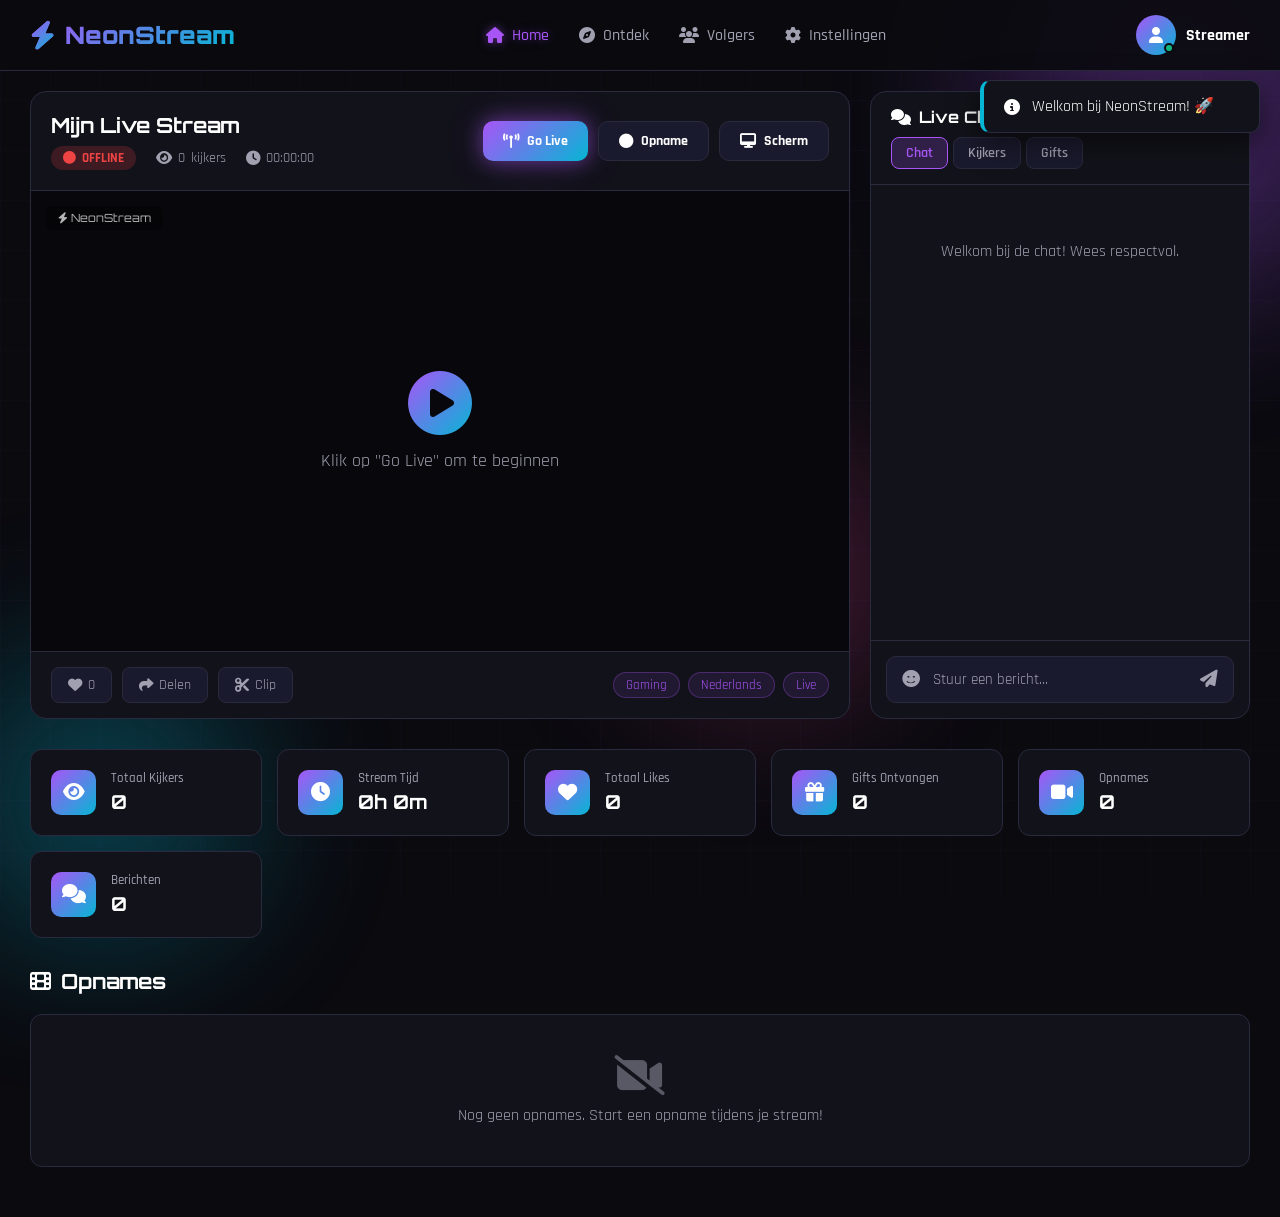
==== index.html @ 97c35a1a "Initial commit: NeonStream live streaming platform Modern neon-themed streaming website with camera/" ====
<!DOCTYPE html>
<html lang="nl">
<head>
    <meta charset="UTF-8">
    <meta name="viewport" content="width=device-width, initial-scale=1.0">
    <title>NeonStream - Live Streaming Platform</title>
    <link rel="stylesheet" href="style.css">
    <link href="https://fonts.googleapis.com/css2?family=Orbitron:wght@400;700;900&family=Rajdhani:wght@300;400;500;700&display=swap" rel="stylesheet">
    <link rel="stylesheet" href="https://cdnjs.cloudflare.com/ajax/libs/font-awesome/6.4.0/css/all.min.css">
</head>
<body>
    <div class="bg-animation">
        <div class="grid-lines"></div>
        <div class="floating-orb orb-1"></div>
        <div class="floating-orb orb-2"></div>
        <div class="floating-orb orb-3"></div>
    </div>

    <nav class="navbar">
        <div class="nav-brand">
            <i class="fas fa-bolt"></i>
            <span>NeonStream</span>
        </div>
        <div class="nav-links">
            <a href="#" class="active"><i class="fas fa-home"></i> Home</a>
            <a href="#"><i class="fas fa-compass"></i> Ontdek</a>
            <a href="#"><i class="fas fa-users"></i> Volgers</a>
            <a href="#"><i class="fas fa-cog"></i> Instellingen</a>
        </div>
        <div class="nav-user">
            <div class="user-avatar">
                <i class="fas fa-user"></i>
                <span class="online-dot"></span>
            </div>
            <span class="username">Streamer</span>
        </div>
    </nav>

    <main class="main-content">
        <div class="stream-section">
            <div class="stream-container">
                <div class="stream-header">
                    <div class="stream-info">
                        <h1 class="stream-title" id="streamTitle">Mijn Live Stream</h1>
                        <div class="stream-meta">
                            <span class="live-badge" id="liveBadge"><i class="fas fa-circle"></i> OFFLINE</span>
                            <span class="viewer-count"><i class="fas fa-eye"></i> <span id="viewerCount">0</span> kijkers</span>
                            <span class="stream-duration"><i class="fas fa-clock"></i> <span id="streamDuration">00:00:00</span></span>
                        </div>
                    </div>
                    <div class="stream-controls">
                        <button class="btn btn-go-live" id="goLiveBtn" onclick="toggleStream()">
                            <i class="fas fa-broadcast-tower"></i> Go Live
                        </button>
                        <button class="btn btn-record" id="recordBtn" onclick="toggleRecording()">
                            <i class="fas fa-circle"></i> Opname
                        </button>
                        <button class="btn btn-screen" onclick="shareScreen()">
                            <i class="fas fa-desktop"></i> Scherm
                        </button>
                    </div>
                </div>

                <div class="video-wrapper">
                    <video id="streamVideo" autoplay muted playsinline></video>
                    <div class="video-overlay" id="videoOverlay">
                        <div class="overlay-content">
                            <i class="fas fa-play-circle"></i>
                            <p>Klik op "Go Live" om te beginnen</p>
                        </div>
                    </div>
                    <div class="stream-watermark">
                        <i class="fas fa-bolt"></i> NeonStream
                    </div>
                    <div class="recording-indicator" id="recordingIndicator">
                        <i class="fas fa-circle"></i> REC
                    </div>
                </div>

                <div class="stream-actions">
                    <div class="action-group">
                        <button class="action-btn" onclick="likeStream()">
                            <i class="fas fa-heart"></i>
                            <span id="likeCount">0</span>
                        </button>
                        <button class="action-btn" onclick="shareStream()">
                            <i class="fas fa-share"></i>
                            Delen
                        </button>
                        <button class="action-btn" onclick="clipStream()">
                            <i class="fas fa-cut"></i>
                            Clip
                        </button>
                    </div>
                    <div class="stream-tags">
                        <span class="tag">Gaming</span>
                        <span class="tag">Nederlands</span>
                        <span class="tag">Live</span>
                    </div>
                </div>
            </div>

            <aside class="chat-section">
                <div class="chat-header">
                    <h3><i class="fas fa-comments"></i> Live Chat</h3>
                    <div class="chat-tabs">
                        <button class="chat-tab active" onclick="switchTab('chat')">Chat</button>
                        <button class="chat-tab" onclick="switchTab('viewers')">Kijkers</button>
                        <button class="chat-tab" onclick="switchTab('gifts')">Gifts</button>
                    </div>
                </div>

                <div class="chat-content" id="chatContent">
                    <div class="chat-messages" id="chatMessages">
                        <div class="chat-welcome">
                            <i class="fas fa-sparkles"></i>
                            <p>Welkom bij de chat! Wees respectvol.</p>
                        </div>
                    </div>
                </div>

                <div class="viewers-content hidden" id="viewersContent">
                    <div class="viewers-list" id="viewersList">
                        <div class="viewer-item">
                            <div class="viewer-avatar" style="background: var(--neon-purple);">
                                <i class="fas fa-crown"></i>
                            </div>
                            <span>Streamer (Jij)</span>
                            <span class="viewer-badge mod">MOD</span>
                        </div>
                    </div>
                </div>

                <div class="gifts-content hidden" id="giftsContent">
                    <div class="gifts-grid">
                        <div class="gift-item" onclick="sendGift('heart', 10)">
                            <div class="gift-icon">❤️</div>
                            <span>Hart</span>
                            <span class="gift-price">10</span>
                        </div>
                        <div class="gift-item" onclick="sendGift('star', 50)">
                            <div class="gift-icon">⭐</div>
                            <span>Ster</span>
                            <span class="gift-price">50</span>
                        </div>
                        <div class="gift-item" onclick="sendGift('diamond', 100)">
                            <div class="gift-icon">💎</div>
                            <span>Diamant</span>
                            <span class="gift-price">100</span>
                        </div>
                        <div class="gift-item" onclick="sendGift('rocket', 200)">
                            <div class="gift-icon">🚀</div>
                            <span>Raket</span>
                            <span class="gift-price">200</span>
                        </div>
                        <div class="gift-item" onclick="sendGift('crown', 500)">
                            <div class="gift-icon">👑</div>
                            <span>Kroon</span>
                            <span class="gift-price">500</span>
                        </div>
                        <div class="gift-item" onclick="sendGift('fire', 1000)">
                            <div class="gift-icon">🔥</div>
                            <span>Vuur</span>
                            <span class="gift-price">1000</span>
                        </div>
                    </div>
                    <div class="gift-balance">
                        <i class="fas fa-coins"></i> Saldo: <span id="giftBalance">5000</span> coins
                    </div>
                </div>

                <div class="chat-input-area">
                    <div class="chat-input-wrapper">
                        <button class="emoji-btn" onclick="toggleEmoji()">
                            <i class="fas fa-smile"></i>
                        </button>
                        <input type="text" id="chatInput" placeholder="Stuur een bericht..." onkeypress="handleChatKey(event)">
                        <button class="send-btn" onclick="sendMessage()">
                            <i class="fas fa-paper-plane"></i>
                        </button>
                    </div>
                </div>
            </aside>
        </div>

        <section class="stats-section">
            <div class="stat-card">
                <div class="stat-icon"><i class="fas fa-eye"></i></div>
                <div class="stat-info">
                    <h4>Totaal Kijkers</h4>
                    <span class="stat-value" id="totalViewers">0</span>
                </div>
            </div>
            <div class="stat-card">
                <div class="stat-icon"><i class="fas fa-clock"></i></div>
                <div class="stat-info">
                    <h4>Stream Tijd</h4>
                    <span class="stat-value" id="totalTime">0h 0m</span>
                </div>
            </div>
            <div class="stat-card">
                <div class="stat-icon"><i class="fas fa-heart"></i></div>
                <div class="stat-info">
                    <h4>Totaal Likes</h4>
                    <span class="stat-value" id="totalLikes">0</span>
                </div>
            </div>
            <div class="stat-card">
                <div class="stat-icon"><i class="fas fa-gift"></i></div>
                <div class="stat-info">
                    <h4>Gifts Ontvangen</h4>
                    <span class="stat-value" id="totalGifts">0</span>
                </div>
            </div>
            <div class="stat-card">
                <div class="stat-icon"><i class="fas fa-video"></i></div>
                <div class="stat-info">
                    <h4>Opnames</h4>
                    <span class="stat-value" id="totalRecordings">0</span>
                </div>
            </div>
            <div class="stat-card">
                <div class="stat-icon"><i class="fas fa-comments"></i></div>
                <div class="stat-info">
                    <h4>Berichten</h4>
                    <span class="stat-value" id="totalMessages">0</span>
                </div>
            </div>
        </section>

        <section class="recordings-section">
            <h2><i class="fas fa-film"></i> Opnames</h2>
            <div class="recordings-grid" id="recordingsGrid">
                <div class="no-recordings">
                    <i class="fas fa-video-slash"></i>
                    <p>Nog geen opnames. Start een opname tijdens je stream!</p>
                </div>
            </div>
        </section>
    </main>

    <div class="emoji-picker hidden" id="emojiPicker">
        <div class="emoji-grid">
            <span onclick="addEmoji('😀')">😀</span>
            <span onclick="addEmoji('😂')">😂</span>
            <span onclick="addEmoji('🥰')">🥰</span>
            <span onclick="addEmoji('😎')">😎</span>
            <span onclick="addEmoji('🔥')">🔥</span>
            <span onclick="addEmoji('💯')">💯</span>
            <span onclick="addEmoji('👑')">👑</span>
            <span onclick="addEmoji('⭐')">⭐</span>
            <span onclick="addEmoji('💎')">💎</span>
            <span onclick="addEmoji('🎮')">🎮</span>
            <span onclick="addEmoji('🎯')">🎯</span>
            <span onclick="addEmoji('🏆')">🏆</span>
            <span onclick="addEmoji('❤️')">❤️</span>
            <span onclick="addEmoji('💜')">💜</span>
            <span onclick="addEmoji('💙')">💙</span>
            <span onclick="addEmoji('🤟')">🤟</span>
            <span onclick="addEmoji('👏')">👏</span>
            <span onclick="addEmoji('🎉')">🎉</span>
            <span onclick="addEmoji('😱')">😱</span>
            <span onclick="addEmoji('🤯')">🤯</span>
        </div>
    </div>

    <div class="gift-animation" id="giftAnimation"></div>

    <div class="notification-container" id="notifications"></div>

    <script src="app.js"></script>
</body>
</html>
---- style.css ----
:root {
    --neon-purple: #a855f7;
    --neon-blue: #06b6d4;
    --neon-pink: #ec4899;
    --neon-green: #10b981;
    --neon-orange: #f97316;
    --dark-bg: #0a0a0f;
    --dark-card: #12121a;
    --dark-surface: #1a1a2e;
    --dark-border: #2a2a3e;
    --text-primary: #ffffff;
    --text-secondary: #a0a0b0;
    --gradient-1: linear-gradient(135deg, #a855f7, #06b6d4);
    --gradient-2: linear-gradient(135deg, #ec4899, #a855f7);
    --gradient-3: linear-gradient(135deg, #06b6d4, #10b981);
    --glow-purple: 0 0 20px rgba(168, 85, 247, 0.5), 0 0 40px rgba(168, 85, 247, 0.2);
    --glow-blue: 0 0 20px rgba(6, 182, 212, 0.5), 0 0 40px rgba(6, 182, 212, 0.2);
    --glow-pink: 0 0 20px rgba(236, 72, 153, 0.5), 0 0 40px rgba(236, 72, 153, 0.2);
}

* {
    margin: 0;
    padding: 0;
    box-sizing: border-box;
}

body {
    font-family: 'Rajdhani', sans-serif;
    background: var(--dark-bg);
    color: var(--text-primary);
    min-height: 100vh;
    overflow-x: hidden;
}

.bg-animation {
    position: fixed;
    top: 0;
    left: 0;
    width: 100%;
    height: 100%;
    z-index: 0;
    pointer-events: none;
}

.grid-lines {
    position: absolute;
    width: 100%;
    height: 100%;
    background-image:
        linear-gradient(rgba(168, 85, 247, 0.03) 1px, transparent 1px),
        linear-gradient(90deg, rgba(168, 85, 247, 0.03) 1px, transparent 1px);
    background-size: 50px 50px;
    animation: gridMove 20s linear infinite;
}

@keyframes gridMove {
    0% { transform: translate(0, 0); }
    100% { transform: translate(50px, 50px); }
}

.floating-orb {
    position: absolute;
    border-radius: 50%;
    filter: blur(80px);
    opacity: 0.3;
    animation: float 15s ease-in-out infinite;
}

.orb-1 {
    width: 400px;
    height: 400px;
    background: var(--neon-purple);
    top: -100px;
    right: -100px;
    animation-delay: 0s;
}

.orb-2 {
    width: 300px;
    height: 300px;
    background: var(--neon-blue);
    bottom: -50px;
    left: -50px;
    animation-delay: -5s;
}

.orb-3 {
    width: 250px;
    height: 250px;
    background: var(--neon-pink);
    top: 50%;
    left: 50%;
    animation-delay: -10s;
}

@keyframes float {
    0%, 100% { transform: translate(0, 0) scale(1); }
    25% { transform: translate(30px, -30px) scale(1.1); }
    50% { transform: translate(-20px, 20px) scale(0.9); }
    75% { transform: translate(20px, 10px) scale(1.05); }
}

/* Navbar */
.navbar {
    position: sticky;
    top: 0;
    z-index: 100;
    display: flex;
    align-items: center;
    justify-content: space-between;
    padding: 15px 30px;
    background: rgba(10, 10, 15, 0.9);
    backdrop-filter: blur(20px);
    border-bottom: 1px solid var(--dark-border);
}

.nav-brand {
    display: flex;
    align-items: center;
    gap: 10px;
    font-family: 'Orbitron', sans-serif;
    font-size: 1.5rem;
    font-weight: 900;
    background: var(--gradient-1);
    -webkit-background-clip: text;
    -webkit-text-fill-color: transparent;
    text-shadow: none;
}

.nav-brand i {
    background: var(--gradient-1);
    -webkit-background-clip: text;
    -webkit-text-fill-color: transparent;
    font-size: 1.8rem;
}

.nav-links {
    display: flex;
    gap: 30px;
}

.nav-links a {
    color: var(--text-secondary);
    text-decoration: none;
    font-size: 1rem;
    font-weight: 500;
    transition: all 0.3s ease;
    display: flex;
    align-items: center;
    gap: 8px;
}

.nav-links a:hover,
.nav-links a.active {
    color: var(--neon-purple);
    text-shadow: 0 0 10px rgba(168, 85, 247, 0.5);
}

.nav-user {
    display: flex;
    align-items: center;
    gap: 10px;
}

.user-avatar {
    width: 40px;
    height: 40px;
    border-radius: 50%;
    background: var(--gradient-1);
    display: flex;
    align-items: center;
    justify-content: center;
    position: relative;
}

.online-dot {
    position: absolute;
    bottom: 2px;
    right: 2px;
    width: 10px;
    height: 10px;
    background: var(--neon-green);
    border-radius: 50%;
    border: 2px solid var(--dark-bg);
}

.username {
    font-weight: 700;
    font-size: 1rem;
}

/* Main Content */
.main-content {
    position: relative;
    z-index: 1;
    padding: 20px 30px;
    max-width: 1600px;
    margin: 0 auto;
}

/* Stream Section */
.stream-section {
    display: grid;
    grid-template-columns: 1fr 380px;
    gap: 20px;
    margin-bottom: 30px;
}

.stream-container {
    background: var(--dark-card);
    border-radius: 16px;
    border: 1px solid var(--dark-border);
    overflow: hidden;
}

.stream-header {
    display: flex;
    justify-content: space-between;
    align-items: center;
    padding: 20px;
    border-bottom: 1px solid var(--dark-border);
}

.stream-title {
    font-family: 'Orbitron', sans-serif;
    font-size: 1.3rem;
    margin-bottom: 8px;
}

.stream-meta {
    display: flex;
    gap: 20px;
    align-items: center;
}

.live-badge {
    background: rgba(239, 68, 68, 0.2);
    color: #ef4444;
    padding: 4px 12px;
    border-radius: 20px;
    font-size: 0.8rem;
    font-weight: 700;
    display: flex;
    align-items: center;
    gap: 6px;
}

.live-badge.active {
    background: rgba(239, 68, 68, 0.3);
    color: #ff4444;
    animation: pulse 1.5s infinite;
    box-shadow: 0 0 10px rgba(239, 68, 68, 0.3);
}

@keyframes pulse {
    0%, 100% { opacity: 1; }
    50% { opacity: 0.7; }
}

.viewer-count, .stream-duration {
    color: var(--text-secondary);
    font-size: 0.9rem;
    display: flex;
    align-items: center;
    gap: 6px;
}

.stream-controls {
    display: flex;
    gap: 10px;
}

.btn {
    padding: 10px 20px;
    border: none;
    border-radius: 10px;
    font-family: 'Rajdhani', sans-serif;
    font-size: 0.9rem;
    font-weight: 700;
    cursor: pointer;
    display: flex;
    align-items: center;
    gap: 8px;
    transition: all 0.3s ease;
}

.btn-go-live {
    background: var(--gradient-1);
    color: white;
    box-shadow: var(--glow-purple);
}

.btn-go-live:hover {
    transform: translateY(-2px);
    box-shadow: 0 0 30px rgba(168, 85, 247, 0.6);
}

.btn-go-live.active {
    background: linear-gradient(135deg, #ef4444, #f97316);
    box-shadow: 0 0 20px rgba(239, 68, 68, 0.5);
}

.btn-record {
    background: var(--dark-surface);
    color: var(--text-primary);
    border: 1px solid var(--dark-border);
}

.btn-record:hover {
    border-color: var(--neon-pink);
    box-shadow: var(--glow-pink);
}

.btn-record.active {
    background: rgba(239, 68, 68, 0.2);
    color: #ef4444;
    border-color: #ef4444;
    animation: pulse 1s infinite;
}

.btn-screen {
    background: var(--dark-surface);
    color: var(--text-primary);
    border: 1px solid var(--dark-border);
}

.btn-screen:hover {
    border-color: var(--neon-blue);
    box-shadow: var(--glow-blue);
}

/* Video */
.video-wrapper {
    position: relative;
    width: 100%;
    aspect-ratio: 16/9;
    background: #000;
    overflow: hidden;
}

#streamVideo {
    width: 100%;
    height: 100%;
    object-fit: cover;
}

.video-overlay {
    position: absolute;
    top: 0;
    left: 0;
    width: 100%;
    height: 100%;
    display: flex;
    align-items: center;
    justify-content: center;
    background: rgba(10, 10, 15, 0.8);
    backdrop-filter: blur(5px);
}

.video-overlay.hidden {
    display: none;
}

.overlay-content {
    text-align: center;
}

.overlay-content i {
    font-size: 4rem;
    background: var(--gradient-1);
    -webkit-background-clip: text;
    -webkit-text-fill-color: transparent;
    margin-bottom: 15px;
}

.overlay-content p {
    color: var(--text-secondary);
    font-size: 1.1rem;
}

.stream-watermark {
    position: absolute;
    top: 15px;
    left: 15px;
    background: rgba(0, 0, 0, 0.5);
    padding: 5px 12px;
    border-radius: 6px;
    font-family: 'Orbitron', sans-serif;
    font-size: 0.7rem;
    opacity: 0.7;
}

.recording-indicator {
    position: absolute;
    top: 15px;
    right: 15px;
    background: rgba(239, 68, 68, 0.9);
    padding: 5px 12px;
    border-radius: 6px;
    font-size: 0.8rem;
    font-weight: 700;
    display: none;
    animation: pulse 1s infinite;
}

.recording-indicator.active {
    display: flex;
    align-items: center;
    gap: 6px;
}

/* Stream Actions */
.stream-actions {
    display: flex;
    justify-content: space-between;
    align-items: center;
    padding: 15px 20px;
    border-top: 1px solid var(--dark-border);
}

.action-group {
    display: flex;
    gap: 10px;
}

.action-btn {
    background: var(--dark-surface);
    border: 1px solid var(--dark-border);
    color: var(--text-secondary);
    padding: 8px 16px;
    border-radius: 8px;
    cursor: pointer;
    font-family: 'Rajdhani', sans-serif;
    font-size: 0.9rem;
    display: flex;
    align-items: center;
    gap: 6px;
    transition: all 0.3s ease;
}

.action-btn:hover {
    color: var(--neon-pink);
    border-color: var(--neon-pink);
    box-shadow: var(--glow-pink);
}

.stream-tags {
    display: flex;
    gap: 8px;
}

.tag {
    background: rgba(168, 85, 247, 0.1);
    border: 1px solid rgba(168, 85, 247, 0.3);
    color: var(--neon-purple);
    padding: 4px 12px;
    border-radius: 20px;
    font-size: 0.8rem;
}

/* Chat Section */
.chat-section {
    background: var(--dark-card);
    border-radius: 16px;
    border: 1px solid var(--dark-border);
    display: flex;
    flex-direction: column;
    height: calc(100% - 0px);
    min-height: 600px;
}

.chat-header {
    padding: 15px 20px;
    border-bottom: 1px solid var(--dark-border);
}

.chat-header h3 {
    font-family: 'Orbitron', sans-serif;
    font-size: 1rem;
    margin-bottom: 10px;
    display: flex;
    align-items: center;
    gap: 8px;
}

.chat-tabs {
    display: flex;
    gap: 5px;
}

.chat-tab {
    background: var(--dark-surface);
    border: 1px solid var(--dark-border);
    color: var(--text-secondary);
    padding: 6px 14px;
    border-radius: 8px;
    cursor: pointer;
    font-family: 'Rajdhani', sans-serif;
    font-size: 0.85rem;
    font-weight: 600;
    transition: all 0.3s ease;
}

.chat-tab:hover, .chat-tab.active {
    background: rgba(168, 85, 247, 0.2);
    border-color: var(--neon-purple);
    color: var(--neon-purple);
}

/* Chat Messages */
.chat-content, .viewers-content, .gifts-content {
    flex: 1;
    overflow-y: auto;
    padding: 15px;
}

.hidden {
    display: none !important;
}

.chat-messages {
    display: flex;
    flex-direction: column;
    gap: 10px;
}

.chat-welcome {
    text-align: center;
    padding: 20px;
    color: var(--text-secondary);
}

.chat-welcome i {
    font-size: 2rem;
    color: var(--neon-purple);
    margin-bottom: 10px;
}

.chat-message {
    display: flex;
    gap: 10px;
    padding: 8px 12px;
    border-radius: 8px;
    transition: background 0.2s ease;
    animation: slideIn 0.3s ease;
}

@keyframes slideIn {
    from { opacity: 0; transform: translateY(10px); }
    to { opacity: 1; transform: translateY(0); }
}

.chat-message:hover {
    background: rgba(255, 255, 255, 0.03);
}

.msg-avatar {
    width: 32px;
    height: 32px;
    border-radius: 50%;
    display: flex;
    align-items: center;
    justify-content: center;
    font-size: 0.8rem;
    flex-shrink: 0;
}

.msg-content {
    flex: 1;
}

.msg-username {
    font-weight: 700;
    font-size: 0.85rem;
    margin-right: 8px;
}

.msg-text {
    color: var(--text-secondary);
    font-size: 0.9rem;
    word-break: break-word;
}

.msg-time {
    color: var(--text-secondary);
    font-size: 0.7rem;
    opacity: 0.5;
}

/* Gift Message */
.gift-message {
    background: rgba(168, 85, 247, 0.1);
    border: 1px solid rgba(168, 85, 247, 0.2);
    padding: 12px;
    border-radius: 10px;
    text-align: center;
    animation: giftPop 0.5s ease;
}

@keyframes giftPop {
    0% { transform: scale(0.8); opacity: 0; }
    50% { transform: scale(1.05); }
    100% { transform: scale(1); opacity: 1; }
}

.gift-message .gift-emoji {
    font-size: 1.5rem;
}

/* Viewers List */
.viewers-list {
    display: flex;
    flex-direction: column;
    gap: 8px;
}

.viewer-item {
    display: flex;
    align-items: center;
    gap: 10px;
    padding: 10px 12px;
    border-radius: 8px;
    transition: background 0.2s ease;
}

.viewer-item:hover {
    background: rgba(255, 255, 255, 0.03);
}

.viewer-avatar {
    width: 32px;
    height: 32px;
    border-radius: 50%;
    display: flex;
    align-items: center;
    justify-content: center;
    font-size: 0.8rem;
}

.viewer-badge {
    margin-left: auto;
    padding: 2px 8px;
    border-radius: 4px;
    font-size: 0.7rem;
    font-weight: 700;
}

.viewer-badge.mod {
    background: rgba(168, 85, 247, 0.2);
    color: var(--neon-purple);
}

.viewer-badge.vip {
    background: rgba(236, 72, 153, 0.2);
    color: var(--neon-pink);
}

.viewer-badge.sub {
    background: rgba(6, 182, 212, 0.2);
    color: var(--neon-blue);
}

/* Gifts Grid */
.gifts-grid {
    display: grid;
    grid-template-columns: repeat(3, 1fr);
    gap: 10px;
    margin-bottom: 15px;
}

.gift-item {
    background: var(--dark-surface);
    border: 1px solid var(--dark-border);
    border-radius: 12px;
    padding: 15px 10px;
    text-align: center;
    cursor: pointer;
    transition: all 0.3s ease;
}

.gift-item:hover {
    border-color: var(--neon-purple);
    box-shadow: var(--glow-purple);
    transform: translateY(-3px);
}

.gift-icon {
    font-size: 1.8rem;
    margin-bottom: 5px;
}

.gift-item span {
    display: block;
    font-size: 0.8rem;
    color: var(--text-secondary);
}

.gift-price {
    color: var(--neon-orange) !important;
    font-weight: 700;
    margin-top: 4px;
}

.gift-balance {
    text-align: center;
    padding: 12px;
    background: var(--dark-surface);
    border-radius: 10px;
    color: var(--neon-orange);
    font-weight: 700;
}

/* Chat Input */
.chat-input-area {
    padding: 15px;
    border-top: 1px solid var(--dark-border);
}

.chat-input-wrapper {
    display: flex;
    align-items: center;
    gap: 8px;
    background: var(--dark-surface);
    border: 1px solid var(--dark-border);
    border-radius: 10px;
    padding: 5px 10px;
    transition: border-color 0.3s ease;
}

.chat-input-wrapper:focus-within {
    border-color: var(--neon-purple);
    box-shadow: var(--glow-purple);
}

.chat-input-wrapper input {
    flex: 1;
    background: none;
    border: none;
    color: var(--text-primary);
    font-family: 'Rajdhani', sans-serif;
    font-size: 0.95rem;
    outline: none;
    padding: 8px 0;
}

.chat-input-wrapper input::placeholder {
    color: var(--text-secondary);
}

.emoji-btn, .send-btn {
    background: none;
    border: none;
    color: var(--text-secondary);
    cursor: pointer;
    font-size: 1.1rem;
    padding: 5px;
    transition: color 0.3s ease;
}

.emoji-btn:hover {
    color: var(--neon-orange);
}

.send-btn:hover {
    color: var(--neon-purple);
}

/* Emoji Picker */
.emoji-picker {
    position: fixed;
    bottom: 100px;
    right: 50px;
    background: var(--dark-card);
    border: 1px solid var(--dark-border);
    border-radius: 12px;
    padding: 15px;
    z-index: 200;
    box-shadow: 0 10px 40px rgba(0, 0, 0, 0.5);
}

.emoji-grid {
    display: grid;
    grid-template-columns: repeat(5, 1fr);
    gap: 5px;
}

.emoji-grid span {
    font-size: 1.5rem;
    padding: 8px;
    cursor: pointer;
    border-radius: 8px;
    text-align: center;
    transition: background 0.2s ease;
}

.emoji-grid span:hover {
    background: var(--dark-surface);
}

/* Stats Section */
.stats-section {
    display: grid;
    grid-template-columns: repeat(auto-fit, minmax(200px, 1fr));
    gap: 15px;
    margin-bottom: 30px;
}

.stat-card {
    background: var(--dark-card);
    border: 1px solid var(--dark-border);
    border-radius: 12px;
    padding: 20px;
    display: flex;
    align-items: center;
    gap: 15px;
    transition: all 0.3s ease;
}

.stat-card:hover {
    border-color: var(--neon-purple);
    box-shadow: var(--glow-purple);
    transform: translateY(-3px);
}

.stat-icon {
    width: 45px;
    height: 45px;
    border-radius: 10px;
    background: var(--gradient-1);
    display: flex;
    align-items: center;
    justify-content: center;
    font-size: 1.2rem;
}

.stat-info h4 {
    color: var(--text-secondary);
    font-size: 0.8rem;
    font-weight: 500;
    margin-bottom: 4px;
}

.stat-value {
    font-family: 'Orbitron', sans-serif;
    font-size: 1.2rem;
    font-weight: 700;
}

/* Recordings Section */
.recordings-section {
    margin-bottom: 30px;
}

.recordings-section h2 {
    font-family: 'Orbitron', sans-serif;
    font-size: 1.3rem;
    margin-bottom: 20px;
    display: flex;
    align-items: center;
    gap: 10px;
}

.recordings-grid {
    display: grid;
    grid-template-columns: repeat(auto-fill, minmax(280px, 1fr));
    gap: 15px;
}

.no-recordings {
    grid-column: 1 / -1;
    text-align: center;
    padding: 40px;
    color: var(--text-secondary);
    background: var(--dark-card);
    border: 1px solid var(--dark-border);
    border-radius: 12px;
}

.no-recordings i {
    font-size: 2.5rem;
    margin-bottom: 10px;
    opacity: 0.5;
}

.recording-card {
    background: var(--dark-card);
    border: 1px solid var(--dark-border);
    border-radius: 12px;
    overflow: hidden;
    transition: all 0.3s ease;
}

.recording-card:hover {
    border-color: var(--neon-blue);
    box-shadow: var(--glow-blue);
    transform: translateY(-3px);
}

.recording-thumbnail {
    width: 100%;
    aspect-ratio: 16/9;
    background: var(--dark-surface);
    display: flex;
    align-items: center;
    justify-content: center;
    font-size: 2rem;
    color: var(--text-secondary);
}

.recording-info {
    padding: 15px;
}

.recording-info h4 {
    font-size: 0.95rem;
    margin-bottom: 5px;
}

.recording-info p {
    color: var(--text-secondary);
    font-size: 0.8rem;
}

.recording-actions {
    display: flex;
    gap: 8px;
    margin-top: 10px;
}

.recording-actions button {
    flex: 1;
    padding: 8px;
    border: 1px solid var(--dark-border);
    border-radius: 6px;
    background: var(--dark-surface);
    color: var(--text-secondary);
    cursor: pointer;
    font-family: 'Rajdhani', sans-serif;
    font-size: 0.8rem;
    transition: all 0.3s ease;
}

.recording-actions button:hover {
    border-color: var(--neon-purple);
    color: var(--neon-purple);
}

/* Gift Animation */
.gift-animation {
    position: fixed;
    top: 0;
    left: 0;
    width: 100%;
    height: 100%;
    pointer-events: none;
    z-index: 1000;
}

.gift-float {
    position: absolute;
    font-size: 2rem;
    animation: giftFloat 2s ease-out forwards;
}

@keyframes giftFloat {
    0% { opacity: 1; transform: translateY(0) scale(1); }
    100% { opacity: 0; transform: translateY(-200px) scale(1.5); }
}

/* Notifications */
.notification-container {
    position: fixed;
    top: 80px;
    right: 20px;
    z-index: 500;
    display: flex;
    flex-direction: column;
    gap: 10px;
}

.notification {
    background: var(--dark-card);
    border: 1px solid var(--dark-border);
    border-radius: 10px;
    padding: 15px 20px;
    min-width: 280px;
    box-shadow: 0 10px 30px rgba(0, 0, 0, 0.5);
    animation: notifSlide 0.3s ease;
    display: flex;
    align-items: center;
    gap: 12px;
}

@keyframes notifSlide {
    from { opacity: 0; transform: translateX(50px); }
    to { opacity: 1; transform: translateX(0); }
}

.notification.success {
    border-left: 4px solid var(--neon-green);
}

.notification.info {
    border-left: 4px solid var(--neon-blue);
}

.notification.gift {
    border-left: 4px solid var(--neon-purple);
}

/* Scrollbar */
::-webkit-scrollbar {
    width: 6px;
}

::-webkit-scrollbar-track {
    background: var(--dark-bg);
}

::-webkit-scrollbar-thumb {
    background: var(--dark-border);
    border-radius: 3px;
}

::-webkit-scrollbar-thumb:hover {
    background: var(--neon-purple);
}

/* Responsive */
@media (max-width: 1200px) {
    .stream-section {
        grid-template-columns: 1fr;
    }

    .chat-section {
        min-height: 400px;
    }
}

@media (max-width: 768px) {
    .navbar {
        padding: 10px 15px;
    }

    .nav-links {
        display: none;
    }

    .main-content {
        padding: 10px 15px;
    }

    .stream-header {
        flex-direction: column;
        gap: 15px;
    }

    .stream-controls {
        width: 100%;
        justify-content: center;
    }

    .stats-section {
        grid-template-columns: repeat(2, 1fr);
    }
}
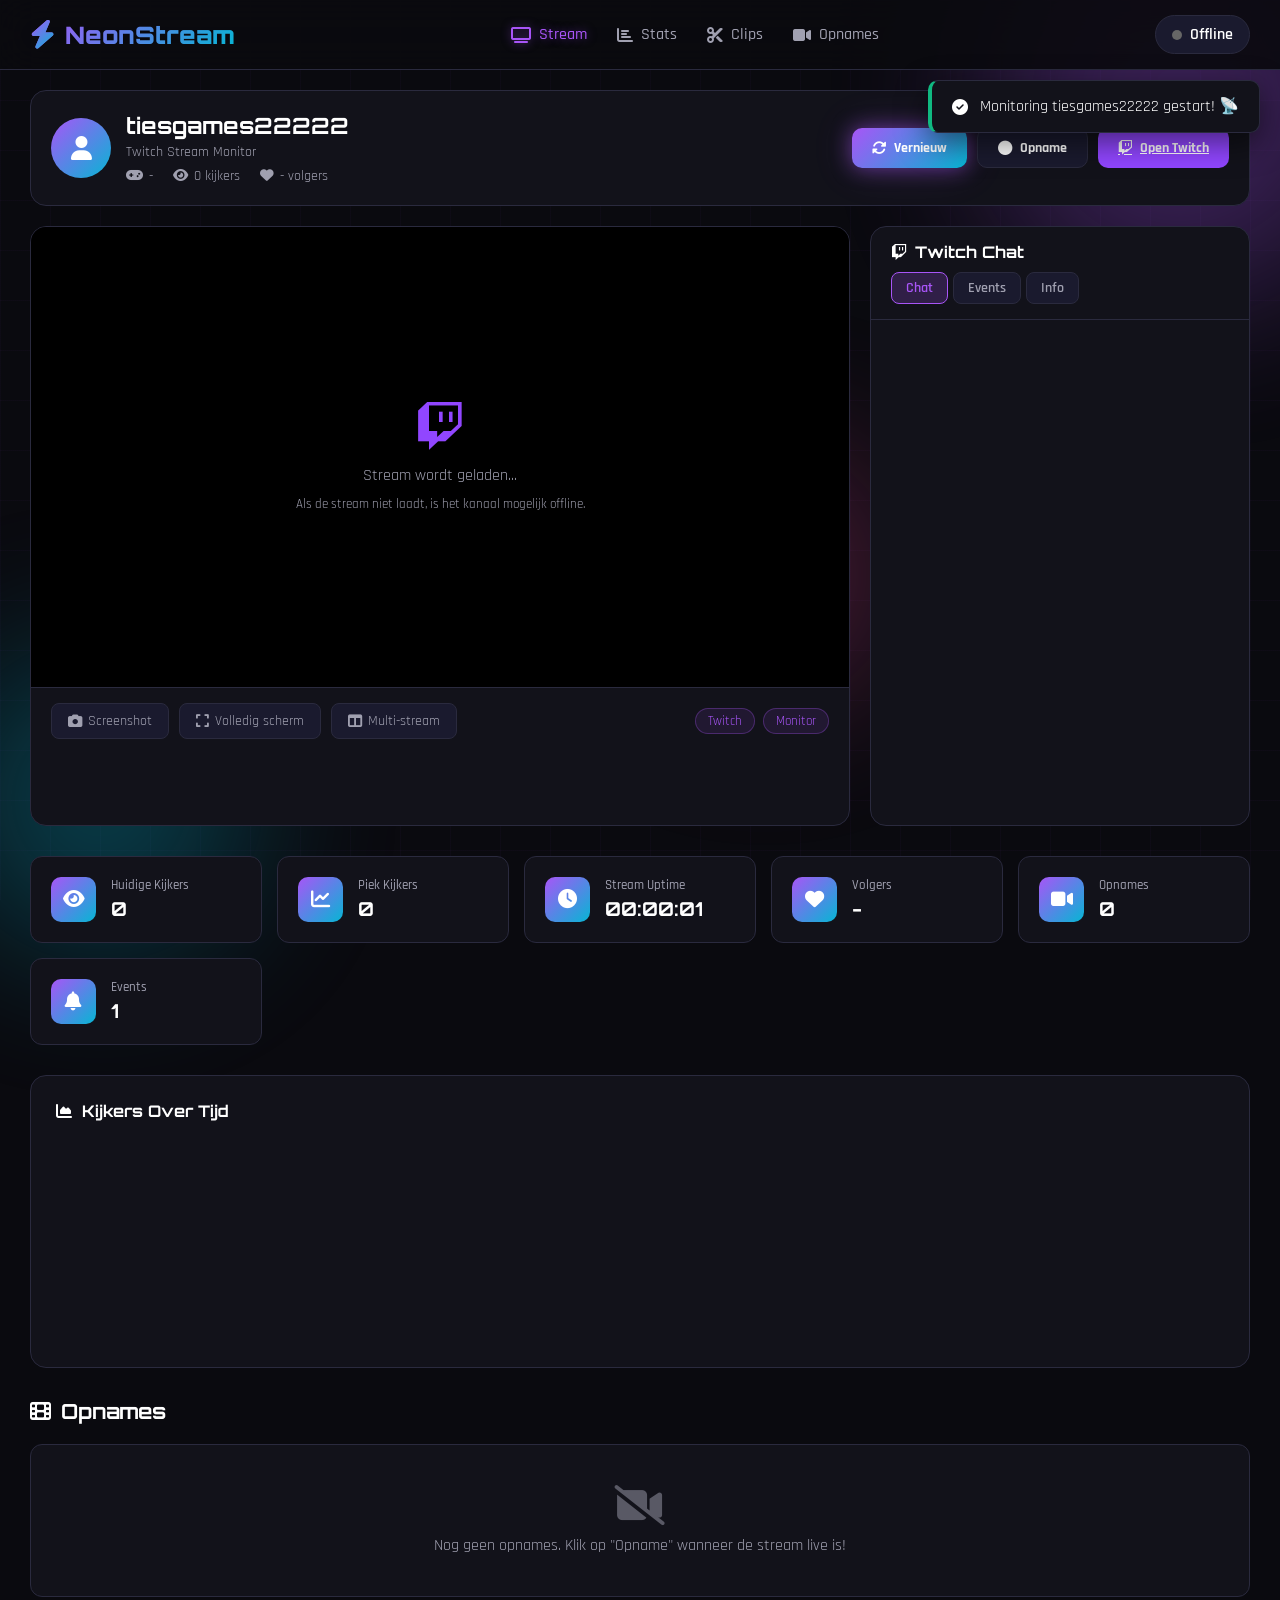
==== commit ade235f7: "Add Twitch integration for monitoring tiesgames22222 - Embedded Twitch stream player and chat - Live" ====
--- a/index.html
+++ b/index.html
@@ -3,7 +3,7 @@
 <head>
     <meta charset="UTF-8">
     <meta name="viewport" content="width=device-width, initial-scale=1.0">
-    <title>NeonStream - Live Streaming Platform</title>
+    <title>NeonStream - Twitch Monitor</title>
     <link rel="stylesheet" href="style.css">
     <link href="https://fonts.googleapis.com/css2?family=Orbitron:wght@400;700;900&family=Rajdhani:wght@300;400;500;700&display=swap" rel="stylesheet">
     <link rel="stylesheet" href="https://cdnjs.cloudflare.com/ajax/libs/font-awesome/6.4.0/css/all.min.css">
@@ -22,252 +22,205 @@
             <span>NeonStream</span>
         </div>
         <div class="nav-links">
-            <a href="#" class="active"><i class="fas fa-home"></i> Home</a>
-            <a href="#"><i class="fas fa-compass"></i> Ontdek</a>
-            <a href="#"><i class="fas fa-users"></i> Volgers</a>
-            <a href="#"><i class="fas fa-cog"></i> Instellingen</a>
+            <a href="#" class="active"><i class="fas fa-tv"></i> Stream</a>
+            <a href="#stats-section"><i class="fas fa-chart-bar"></i> Stats</a>
+            <a href="#clips-section"><i class="fas fa-cut"></i> Clips</a>
+            <a href="#recordings-section"><i class="fas fa-video"></i> Opnames</a>
         </div>
         <div class="nav-user">
-            <div class="user-avatar">
-                <i class="fas fa-user"></i>
-                <span class="online-dot"></span>
-            </div>
-            <span class="username">Streamer</span>
+            <div class="stream-status" id="streamStatus">
+                <span class="status-dot offline"></span>
+                <span>Offline</span>
+            </div>
         </div>
     </nav>
 
     <main class="main-content">
+        <!-- Channel Header -->
+        <div class="channel-header">
+            <div class="channel-info">
+                <div class="channel-avatar" id="channelAvatar">
+                    <i class="fas fa-user"></i>
+                </div>
+                <div class="channel-details">
+                    <h1 class="channel-name">tiesgames22222</h1>
+                    <p class="channel-title" id="channelTitle">Twitch Stream Monitor</p>
+                    <div class="channel-meta">
+                        <span id="channelGame"><i class="fas fa-gamepad"></i> -</span>
+                        <span id="channelViewers"><i class="fas fa-eye"></i> 0 kijkers</span>
+                        <span id="channelFollowers"><i class="fas fa-heart"></i> - volgers</span>
+                    </div>
+                </div>
+            </div>
+            <div class="channel-actions">
+                <button class="btn btn-primary" onclick="refreshData()">
+                    <i class="fas fa-sync-alt"></i> Vernieuw
+                </button>
+                <button class="btn btn-record" id="recordBtn" onclick="toggleRecording()">
+                    <i class="fas fa-circle"></i> Opname
+                </button>
+                <a href="https://twitch.tv/tiesgames22222" target="_blank" class="btn btn-twitch">
+                    <i class="fab fa-twitch"></i> Open Twitch
+                </a>
+            </div>
+        </div>
+
+        <!-- Stream + Chat -->
         <div class="stream-section">
             <div class="stream-container">
-                <div class="stream-header">
-                    <div class="stream-info">
-                        <h1 class="stream-title" id="streamTitle">Mijn Live Stream</h1>
-                        <div class="stream-meta">
-                            <span class="live-badge" id="liveBadge"><i class="fas fa-circle"></i> OFFLINE</span>
-                            <span class="viewer-count"><i class="fas fa-eye"></i> <span id="viewerCount">0</span> kijkers</span>
-                            <span class="stream-duration"><i class="fas fa-clock"></i> <span id="streamDuration">00:00:00</span></span>
-                        </div>
-                    </div>
-                    <div class="stream-controls">
-                        <button class="btn btn-go-live" id="goLiveBtn" onclick="toggleStream()">
-                            <i class="fas fa-broadcast-tower"></i> Go Live
-                        </button>
-                        <button class="btn btn-record" id="recordBtn" onclick="toggleRecording()">
-                            <i class="fas fa-circle"></i> Opname
-                        </button>
-                        <button class="btn btn-screen" onclick="shareScreen()">
-                            <i class="fas fa-desktop"></i> Scherm
-                        </button>
-                    </div>
-                </div>
-
                 <div class="video-wrapper">
-                    <video id="streamVideo" autoplay muted playsinline></video>
-                    <div class="video-overlay" id="videoOverlay">
-                        <div class="overlay-content">
-                            <i class="fas fa-play-circle"></i>
-                            <p>Klik op "Go Live" om te beginnen</p>
-                        </div>
-                    </div>
-                    <div class="stream-watermark">
-                        <i class="fas fa-bolt"></i> NeonStream
-                    </div>
+                    <div id="twitch-embed"></div>
                     <div class="recording-indicator" id="recordingIndicator">
                         <i class="fas fa-circle"></i> REC
                     </div>
                 </div>
-
                 <div class="stream-actions">
                     <div class="action-group">
-                        <button class="action-btn" onclick="likeStream()">
-                            <i class="fas fa-heart"></i>
-                            <span id="likeCount">0</span>
+                        <button class="action-btn" onclick="takeScreenshot()">
+                            <i class="fas fa-camera"></i> Screenshot
                         </button>
-                        <button class="action-btn" onclick="shareStream()">
-                            <i class="fas fa-share"></i>
-                            Delen
+                        <button class="action-btn" onclick="toggleFullscreen()">
+                            <i class="fas fa-expand"></i> Volledig scherm
                         </button>
-                        <button class="action-btn" onclick="clipStream()">
-                            <i class="fas fa-cut"></i>
-                            Clip
+                        <button class="action-btn" onclick="openMultiStream()">
+                            <i class="fas fa-columns"></i> Multi-stream
                         </button>
                     </div>
-                    <div class="stream-tags">
-                        <span class="tag">Gaming</span>
-                        <span class="tag">Nederlands</span>
-                        <span class="tag">Live</span>
+                    <div class="stream-tags" id="streamTags">
+                        <span class="tag">Twitch</span>
+                        <span class="tag">Monitor</span>
                     </div>
                 </div>
             </div>
 
             <aside class="chat-section">
                 <div class="chat-header">
-                    <h3><i class="fas fa-comments"></i> Live Chat</h3>
+                    <h3><i class="fab fa-twitch"></i> Twitch Chat</h3>
                     <div class="chat-tabs">
                         <button class="chat-tab active" onclick="switchTab('chat')">Chat</button>
-                        <button class="chat-tab" onclick="switchTab('viewers')">Kijkers</button>
-                        <button class="chat-tab" onclick="switchTab('gifts')">Gifts</button>
+                        <button class="chat-tab" onclick="switchTab('events')">Events</button>
+                        <button class="chat-tab" onclick="switchTab('info')">Info</button>
                     </div>
                 </div>
 
                 <div class="chat-content" id="chatContent">
-                    <div class="chat-messages" id="chatMessages">
-                        <div class="chat-welcome">
-                            <i class="fas fa-sparkles"></i>
-                            <p>Welkom bij de chat! Wees respectvol.</p>
+                    <div id="twitch-chat"></div>
+                </div>
+
+                <div class="events-content hidden" id="eventsContent">
+                    <div class="events-list" id="eventsList">
+                        <div class="event-item">
+                            <i class="fas fa-info-circle"></i>
+                            <span>Monitoring gestart...</span>
+                            <small id="monitorStartTime"></small>
                         </div>
                     </div>
                 </div>
 
-                <div class="viewers-content hidden" id="viewersContent">
-                    <div class="viewers-list" id="viewersList">
-                        <div class="viewer-item">
-                            <div class="viewer-avatar" style="background: var(--neon-purple);">
-                                <i class="fas fa-crown"></i>
-                            </div>
-                            <span>Streamer (Jij)</span>
-                            <span class="viewer-badge mod">MOD</span>
+                <div class="info-content hidden" id="infoContent">
+                    <div class="info-card">
+                        <h4><i class="fas fa-user"></i> Kanaal Info</h4>
+                        <div class="info-grid">
+                            <div class="info-item">
+                                <span class="info-label">Naam</span>
+                                <span class="info-value">tiesgames22222</span>
+                            </div>
+                            <div class="info-item">
+                                <span class="info-label">Status</span>
+                                <span class="info-value" id="infoStatus">Checking...</span>
+                            </div>
+                            <div class="info-item">
+                                <span class="info-label">Game</span>
+                                <span class="info-value" id="infoGame">-</span>
+                            </div>
+                            <div class="info-item">
+                                <span class="info-label">Kijkers</span>
+                                <span class="info-value" id="infoViewers">0</span>
+                            </div>
+                            <div class="info-item">
+                                <span class="info-label">Stream Titel</span>
+                                <span class="info-value" id="infoTitle">-</span>
+                            </div>
+                            <div class="info-item">
+                                <span class="info-label">Uptime</span>
+                                <span class="info-value" id="infoUptime">-</span>
+                            </div>
                         </div>
                     </div>
                 </div>
-
-                <div class="gifts-content hidden" id="giftsContent">
-                    <div class="gifts-grid">
-                        <div class="gift-item" onclick="sendGift('heart', 10)">
-                            <div class="gift-icon">❤️</div>
-                            <span>Hart</span>
-                            <span class="gift-price">10</span>
-                        </div>
-                        <div class="gift-item" onclick="sendGift('star', 50)">
-                            <div class="gift-icon">⭐</div>
-                            <span>Ster</span>
-                            <span class="gift-price">50</span>
-                        </div>
-                        <div class="gift-item" onclick="sendGift('diamond', 100)">
-                            <div class="gift-icon">💎</div>
-                            <span>Diamant</span>
-                            <span class="gift-price">100</span>
-                        </div>
-                        <div class="gift-item" onclick="sendGift('rocket', 200)">
-                            <div class="gift-icon">🚀</div>
-                            <span>Raket</span>
-                            <span class="gift-price">200</span>
-                        </div>
-                        <div class="gift-item" onclick="sendGift('crown', 500)">
-                            <div class="gift-icon">👑</div>
-                            <span>Kroon</span>
-                            <span class="gift-price">500</span>
-                        </div>
-                        <div class="gift-item" onclick="sendGift('fire', 1000)">
-                            <div class="gift-icon">🔥</div>
-                            <span>Vuur</span>
-                            <span class="gift-price">1000</span>
-                        </div>
-                    </div>
-                    <div class="gift-balance">
-                        <i class="fas fa-coins"></i> Saldo: <span id="giftBalance">5000</span> coins
-                    </div>
-                </div>
-
-                <div class="chat-input-area">
-                    <div class="chat-input-wrapper">
-                        <button class="emoji-btn" onclick="toggleEmoji()">
-                            <i class="fas fa-smile"></i>
-                        </button>
-                        <input type="text" id="chatInput" placeholder="Stuur een bericht..." onkeypress="handleChatKey(event)">
-                        <button class="send-btn" onclick="sendMessage()">
-                            <i class="fas fa-paper-plane"></i>
-                        </button>
-                    </div>
-                </div>
             </aside>
         </div>
 
-        <section class="stats-section">
+        <!-- Stats Section -->
+        <section class="stats-section" id="stats-section">
             <div class="stat-card">
                 <div class="stat-icon"><i class="fas fa-eye"></i></div>
                 <div class="stat-info">
-                    <h4>Totaal Kijkers</h4>
-                    <span class="stat-value" id="totalViewers">0</span>
+                    <h4>Huidige Kijkers</h4>
+                    <span class="stat-value" id="statViewers">0</span>
+                </div>
+            </div>
+            <div class="stat-card">
+                <div class="stat-icon"><i class="fas fa-chart-line"></i></div>
+                <div class="stat-info">
+                    <h4>Piek Kijkers</h4>
+                    <span class="stat-value" id="statPeakViewers">0</span>
                 </div>
             </div>
             <div class="stat-card">
                 <div class="stat-icon"><i class="fas fa-clock"></i></div>
                 <div class="stat-info">
-                    <h4>Stream Tijd</h4>
-                    <span class="stat-value" id="totalTime">0h 0m</span>
+                    <h4>Stream Uptime</h4>
+                    <span class="stat-value" id="statUptime">-</span>
                 </div>
             </div>
             <div class="stat-card">
                 <div class="stat-icon"><i class="fas fa-heart"></i></div>
                 <div class="stat-info">
-                    <h4>Totaal Likes</h4>
-                    <span class="stat-value" id="totalLikes">0</span>
-                </div>
-            </div>
-            <div class="stat-card">
-                <div class="stat-icon"><i class="fas fa-gift"></i></div>
-                <div class="stat-info">
-                    <h4>Gifts Ontvangen</h4>
-                    <span class="stat-value" id="totalGifts">0</span>
+                    <h4>Volgers</h4>
+                    <span class="stat-value" id="statFollowers">-</span>
                 </div>
             </div>
             <div class="stat-card">
                 <div class="stat-icon"><i class="fas fa-video"></i></div>
                 <div class="stat-info">
                     <h4>Opnames</h4>
-                    <span class="stat-value" id="totalRecordings">0</span>
-                </div>
-            </div>
-            <div class="stat-card">
-                <div class="stat-icon"><i class="fas fa-comments"></i></div>
-                <div class="stat-info">
-                    <h4>Berichten</h4>
-                    <span class="stat-value" id="totalMessages">0</span>
+                    <span class="stat-value" id="statRecordings">0</span>
+                </div>
+            </div>
+            <div class="stat-card">
+                <div class="stat-icon"><i class="fas fa-bell"></i></div>
+                <div class="stat-info">
+                    <h4>Events</h4>
+                    <span class="stat-value" id="statEvents">0</span>
                 </div>
             </div>
         </section>
 
-        <section class="recordings-section">
+        <!-- Viewer Graph -->
+        <section class="graph-section">
+            <div class="graph-card">
+                <h3><i class="fas fa-chart-area"></i> Kijkers Over Tijd</h3>
+                <canvas id="viewerChart" height="200"></canvas>
+            </div>
+        </section>
+
+        <!-- Recordings Section -->
+        <section class="recordings-section" id="recordings-section">
             <h2><i class="fas fa-film"></i> Opnames</h2>
             <div class="recordings-grid" id="recordingsGrid">
                 <div class="no-recordings">
                     <i class="fas fa-video-slash"></i>
-                    <p>Nog geen opnames. Start een opname tijdens je stream!</p>
+                    <p>Nog geen opnames. Klik op "Opname" wanneer de stream live is!</p>
                 </div>
             </div>
         </section>
     </main>
 
-    <div class="emoji-picker hidden" id="emojiPicker">
-        <div class="emoji-grid">
-            <span onclick="addEmoji('😀')">😀</span>
-            <span onclick="addEmoji('😂')">😂</span>
-            <span onclick="addEmoji('🥰')">🥰</span>
-            <span onclick="addEmoji('😎')">😎</span>
-            <span onclick="addEmoji('🔥')">🔥</span>
-            <span onclick="addEmoji('💯')">💯</span>
-            <span onclick="addEmoji('👑')">👑</span>
-            <span onclick="addEmoji('⭐')">⭐</span>
-            <span onclick="addEmoji('💎')">💎</span>
-            <span onclick="addEmoji('🎮')">🎮</span>
-            <span onclick="addEmoji('🎯')">🎯</span>
-            <span onclick="addEmoji('🏆')">🏆</span>
-            <span onclick="addEmoji('❤️')">❤️</span>
-            <span onclick="addEmoji('💜')">💜</span>
-            <span onclick="addEmoji('💙')">💙</span>
-            <span onclick="addEmoji('🤟')">🤟</span>
-            <span onclick="addEmoji('👏')">👏</span>
-            <span onclick="addEmoji('🎉')">🎉</span>
-            <span onclick="addEmoji('😱')">😱</span>
-            <span onclick="addEmoji('🤯')">🤯</span>
-        </div>
-    </div>
-
-    <div class="gift-animation" id="giftAnimation"></div>
-
     <div class="notification-container" id="notifications"></div>
 
+    <!-- Twitch Embed Script -->
+    <script src="https://embed.twitch.tv/embed/v1.js"></script>
     <script src="app.js"></script>
 </body>
 </html>
--- a/style.css
+++ b/style.css
@@ -189,6 +189,120 @@
     font-size: 1rem;
 }
 
+/* Stream Status */
+.stream-status {
+    display: flex;
+    align-items: center;
+    gap: 8px;
+    padding: 8px 16px;
+    background: var(--dark-surface);
+    border-radius: 20px;
+    border: 1px solid var(--dark-border);
+    font-weight: 600;
+}
+
+.stream-status.live {
+    border-color: #ef4444;
+    background: rgba(239, 68, 68, 0.1);
+}
+
+.status-dot {
+    width: 10px;
+    height: 10px;
+    border-radius: 50%;
+}
+
+.status-dot.live {
+    background: #ef4444;
+    animation: pulse 1.5s infinite;
+    box-shadow: 0 0 8px rgba(239, 68, 68, 0.5);
+}
+
+.status-dot.offline {
+    background: #666;
+}
+
+/* Channel Header */
+.channel-header {
+    display: flex;
+    justify-content: space-between;
+    align-items: center;
+    padding: 20px;
+    background: var(--dark-card);
+    border-radius: 16px;
+    border: 1px solid var(--dark-border);
+    margin-bottom: 20px;
+}
+
+.channel-info {
+    display: flex;
+    align-items: center;
+    gap: 15px;
+}
+
+.channel-avatar {
+    width: 60px;
+    height: 60px;
+    border-radius: 50%;
+    background: var(--gradient-1);
+    display: flex;
+    align-items: center;
+    justify-content: center;
+    font-size: 1.5rem;
+}
+
+.channel-name {
+    font-family: 'Orbitron', sans-serif;
+    font-size: 1.4rem;
+    margin-bottom: 4px;
+}
+
+.channel-title {
+    color: var(--text-secondary);
+    font-size: 0.9rem;
+    margin-bottom: 6px;
+}
+
+.channel-meta {
+    display: flex;
+    gap: 20px;
+    color: var(--text-secondary);
+    font-size: 0.85rem;
+}
+
+.channel-meta span {
+    display: flex;
+    align-items: center;
+    gap: 6px;
+}
+
+.channel-actions {
+    display: flex;
+    gap: 10px;
+}
+
+.btn-primary {
+    background: var(--gradient-1);
+    color: white;
+    box-shadow: var(--glow-purple);
+}
+
+.btn-primary:hover {
+    transform: translateY(-2px);
+    box-shadow: 0 0 30px rgba(168, 85, 247, 0.6);
+}
+
+.btn-twitch {
+    background: #9146ff;
+    color: white;
+}
+
+.btn-twitch:hover {
+    background: #7c2dff;
+    transform: translateY(-2px);
+    box-shadow: 0 0 20px rgba(145, 70, 255, 0.5);
+}
+
 /* Main Content */
 .main-content {
     position: relative;
@@ -1008,6 +1122,140 @@
     border-left: 4px solid var(--neon-purple);
 }
 
+/* Twitch Embed */
+#twitch-embed {
+    width: 100%;
+    height: 100%;
+}
+
+#twitch-embed iframe {
+    width: 100%;
+    height: 100%;
+    border: none;
+}
+
+#twitch-chat {
+    width: 100%;
+    height: 100%;
+    min-height: 400px;
+}
+
+#twitch-chat iframe {
+    border-radius: 8px;
+}
+
+/* Events */
+.events-list {
+    display: flex;
+    flex-direction: column;
+    gap: 8px;
+}
+
+.event-item {
+    display: flex;
+    align-items: center;
+    gap: 10px;
+    padding: 10px 12px;
+    border-radius: 8px;
+    background: var(--dark-surface);
+    border: 1px solid var(--dark-border);
+    animation: slideIn 0.3s ease;
+}
+
+.event-item i {
+    color: var(--neon-blue);
+}
+
+.event-item.event-success i {
+    color: var(--neon-green);
+}
+
+.event-item.event-warning i {
+    color: var(--neon-orange);
+}
+
+.event-item span {
+    flex: 1;
+    font-size: 0.9rem;
+}
+
+.event-item small {
+    color: var(--text-secondary);
+    font-size: 0.75rem;
+}
+
+/* Info Card */
+.info-card {
+    background: var(--dark-surface);
+    border: 1px solid var(--dark-border);
+    border-radius: 12px;
+    padding: 20px;
+}
+
+.info-card h4 {
+    font-family: 'Orbitron', sans-serif;
+    font-size: 0.9rem;
+    margin-bottom: 15px;
+    display: flex;
+    align-items: center;
+    gap: 8px;
+    color: var(--neon-purple);
+}
+
+.info-grid {
+    display: flex;
+    flex-direction: column;
+    gap: 12px;
+}
+
+.info-item {
+    display: flex;
+    justify-content: space-between;
+    align-items: center;
+    padding: 8px 0;
+    border-bottom: 1px solid var(--dark-border);
+}
+
+.info-item:last-child {
+    border-bottom: none;
+}
+
+.info-label {
+    color: var(--text-secondary);
+    font-size: 0.85rem;
+}
+
+.info-value {
+    font-weight: 700;
+    font-size: 0.9rem;
+}
+
+/* Graph Section */
+.graph-section {
+    margin-bottom: 30px;
+}
+
+.graph-card {
+    background: var(--dark-card);
+    border: 1px solid var(--dark-border);
+    border-radius: 16px;
+    padding: 25px;
+}
+
+.graph-card h3 {
+    font-family: 'Orbitron', sans-serif;
+    font-size: 1rem;
+    margin-bottom: 15px;
+    display: flex;
+    align-items: center;
+    gap: 10px;
+}
+
+#viewerChart {
+    width: 100%;
+    height: 200px;
+}
+
 /* Scrollbar */
 ::-webkit-scrollbar {
     width: 6px;
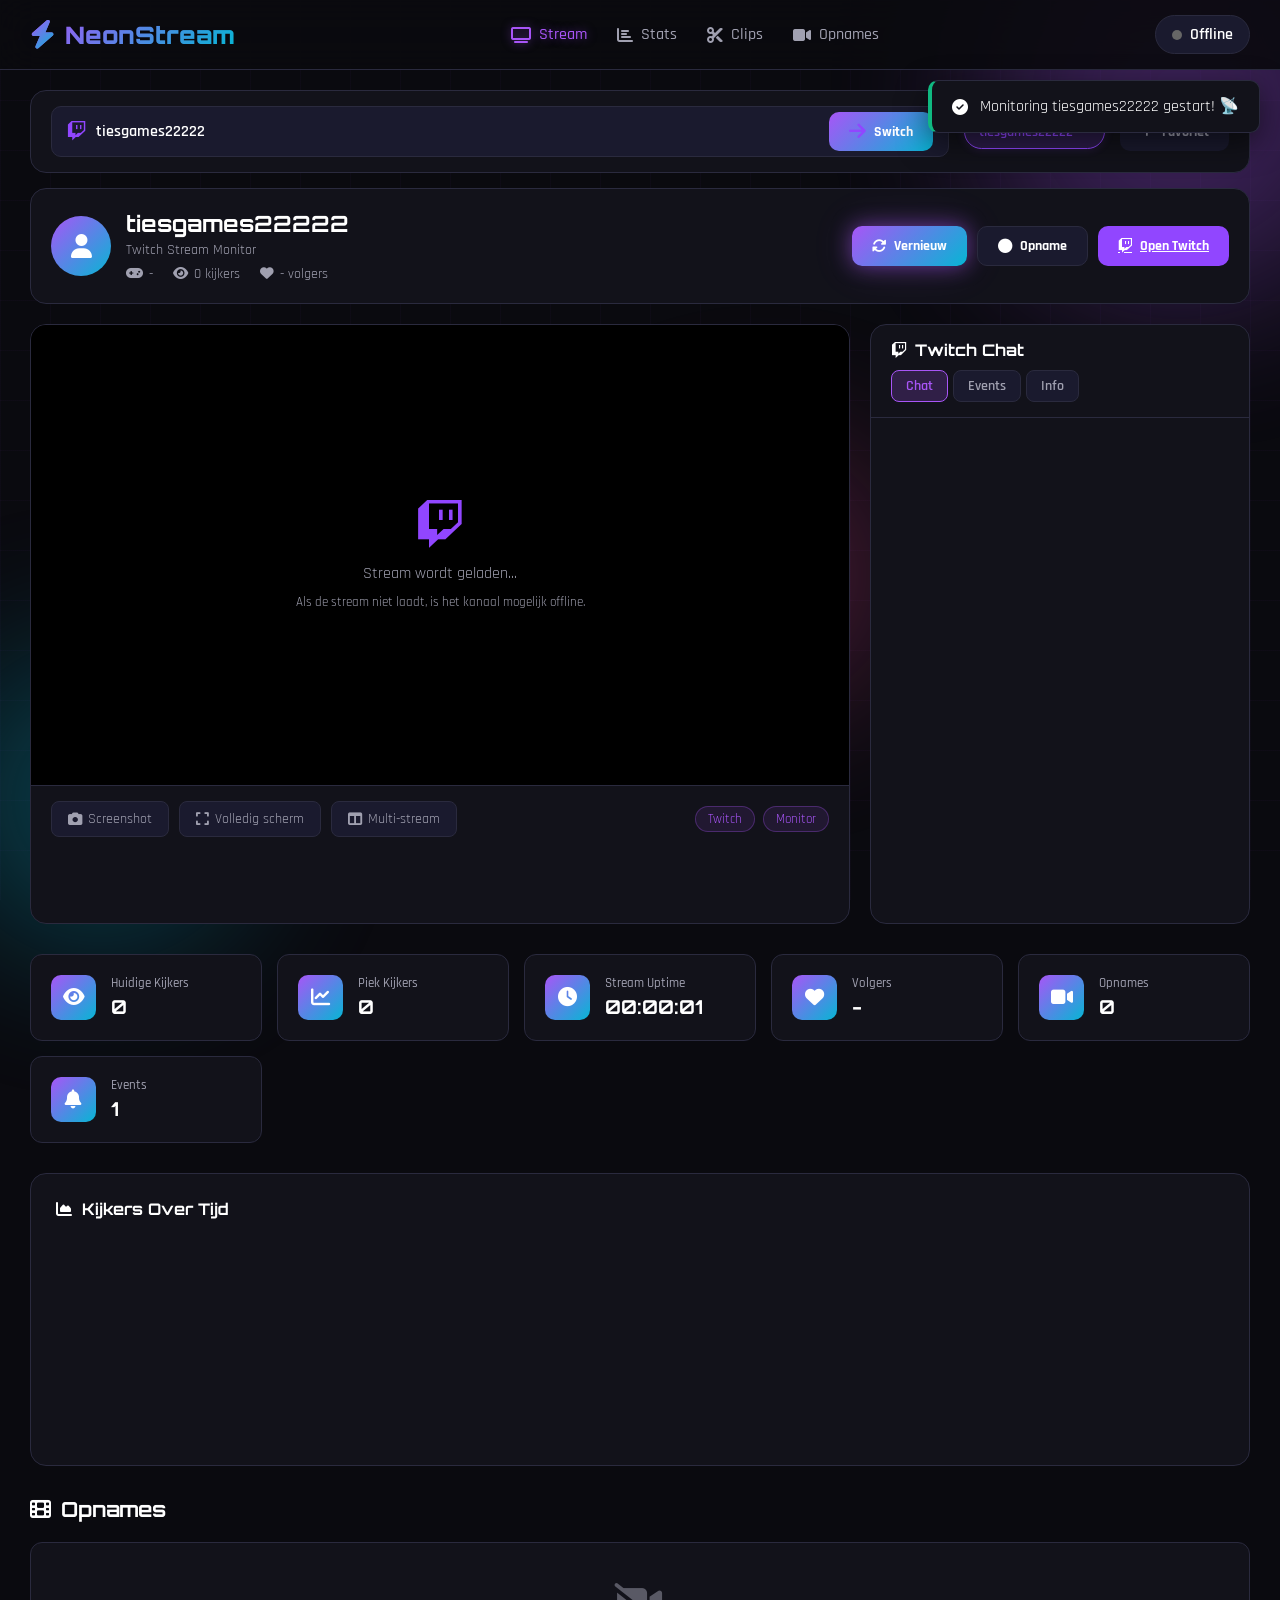
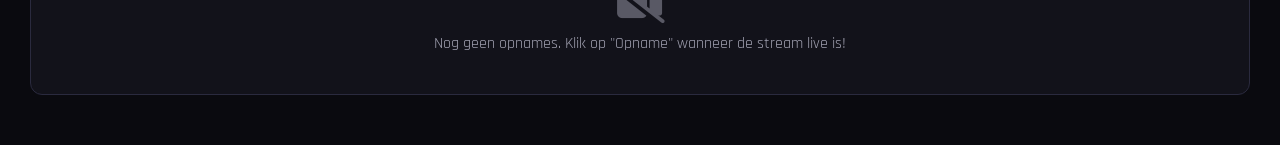
==== commit a0d4ed70: "Add channel switcher with favorites - Switch between any Twitch channel instantly - Save favorite ch" ====
--- a/index.html
+++ b/index.html
@@ -36,6 +36,23 @@
     </nav>
 
     <main class="main-content">
+        <!-- Channel Switcher -->
+        <div class="channel-switcher">
+            <div class="switcher-input">
+                <i class="fab fa-twitch"></i>
+                <input type="text" id="channelInput" placeholder="Voer een Twitch kanaal in..." value="tiesgames22222" onkeypress="if(event.key==='Enter')switchChannel()">
+                <button class="btn btn-switch" onclick="switchChannel()">
+                    <i class="fas fa-arrow-right"></i> Switch
+                </button>
+            </div>
+            <div class="favorite-channels" id="favoriteChannels">
+                <button class="fav-chip active" onclick="switchToChannel('tiesgames22222')">tiesgames22222</button>
+            </div>
+            <button class="btn btn-add-fav" onclick="addFavorite()">
+                <i class="fas fa-plus"></i> Favoriet
+            </button>
+        </div>
+
         <!-- Channel Header -->
         <div class="channel-header">
             <div class="channel-info">
@@ -43,7 +60,7 @@
                     <i class="fas fa-user"></i>
                 </div>
                 <div class="channel-details">
-                    <h1 class="channel-name">tiesgames22222</h1>
+                    <h1 class="channel-name" id="channelName">tiesgames22222</h1>
                     <p class="channel-title" id="channelTitle">Twitch Stream Monitor</p>
                     <div class="channel-meta">
                         <span id="channelGame"><i class="fas fa-gamepad"></i> -</span>
@@ -59,7 +76,7 @@
                 <button class="btn btn-record" id="recordBtn" onclick="toggleRecording()">
                     <i class="fas fa-circle"></i> Opname
                 </button>
-                <a href="https://twitch.tv/tiesgames22222" target="_blank" class="btn btn-twitch">
+                <a href="https://twitch.tv/tiesgames22222" target="_blank" class="btn btn-twitch" id="twitchLink">
                     <i class="fab fa-twitch"></i> Open Twitch
                 </a>
             </div>
--- a/style.css
+++ b/style.css
@@ -222,6 +222,140 @@
     background: #666;
 }
 
+/* Channel Switcher */
+.channel-switcher {
+    display: flex;
+    align-items: center;
+    gap: 15px;
+    padding: 15px 20px;
+    background: var(--dark-card);
+    border-radius: 16px;
+    border: 1px solid var(--dark-border);
+    margin-bottom: 15px;
+    flex-wrap: wrap;
+}
+
+.switcher-input {
+    display: flex;
+    align-items: center;
+    gap: 10px;
+    background: var(--dark-surface);
+    border: 1px solid var(--dark-border);
+    border-radius: 10px;
+    padding: 5px 15px;
+    flex: 1;
+    min-width: 250px;
+    transition: border-color 0.3s ease;
+}
+
+.switcher-input:focus-within {
+    border-color: var(--neon-purple);
+    box-shadow: var(--glow-purple);
+}
+
+.switcher-input i {
+    color: #9146ff;
+    font-size: 1.2rem;
+}
+
+.switcher-input input {
+    flex: 1;
+    background: none;
+    border: none;
+    color: var(--text-primary);
+    font-family: 'Rajdhani', sans-serif;
+    font-size: 1rem;
+    font-weight: 600;
+    outline: none;
+    padding: 8px 0;
+}
+
+.switcher-input input::placeholder {
+    color: var(--text-secondary);
+    font-weight: 400;
+}
+
+.btn-switch {
+    background: var(--gradient-1);
+    color: white;
+    padding: 8px 16px;
+    border: none;
+    border-radius: 8px;
+    font-family: 'Rajdhani', sans-serif;
+    font-weight: 700;
+    font-size: 0.85rem;
+    cursor: pointer;
+    display: flex;
+    align-items: center;
+    gap: 6px;
+    transition: all 0.3s ease;
+}
+
+.btn-switch:hover {
+    transform: translateY(-2px);
+    box-shadow: var(--glow-purple);
+}
+
+.favorite-channels {
+    display: flex;
+    gap: 8px;
+    flex-wrap: wrap;
+}
+
+.fav-chip {
+    background: var(--dark-surface);
+    border: 1px solid var(--dark-border);
+    color: var(--text-secondary);
+    padding: 6px 14px;
+    border-radius: 20px;
+    font-family: 'Rajdhani', sans-serif;
+    font-size: 0.85rem;
+    font-weight: 600;
+    cursor: pointer;
+    transition: all 0.3s ease;
+}
+
+.fav-chip:hover {
+    border-color: #9146ff;
+    color: #9146ff;
+}
+
+.fav-chip.active {
+    background: rgba(145, 70, 255, 0.2);
+    border-color: #9146ff;
+    color: #9146ff;
+    box-shadow: 0 0 10px rgba(145, 70, 255, 0.2);
+}
+
+.btn-add-fav {
+    background: var(--dark-surface);
+    border: 1px dashed var(--dark-border);
+    color: var(--text-secondary);
+    padding: 6px 12px;
+    border-radius: 20px;
+    font-family: 'Rajdhani', sans-serif;
+    font-size: 0.8rem;
+    cursor: pointer;
+    transition: all 0.3s ease;
+}
+
+.btn-add-fav:hover {
+    border-color: var(--neon-green);
+    color: var(--neon-green);
+}
+
+.fav-remove {
+    margin-left: 6px;
+    font-size: 1rem;
+    opacity: 0;
+    transition: opacity 0.2s;
+}
+
+.fav-chip:hover .fav-remove {
+    opacity: 1;
+    color: #ef4444;
+}
+
 /* Channel Header */
 .channel-header {
     display: flex;
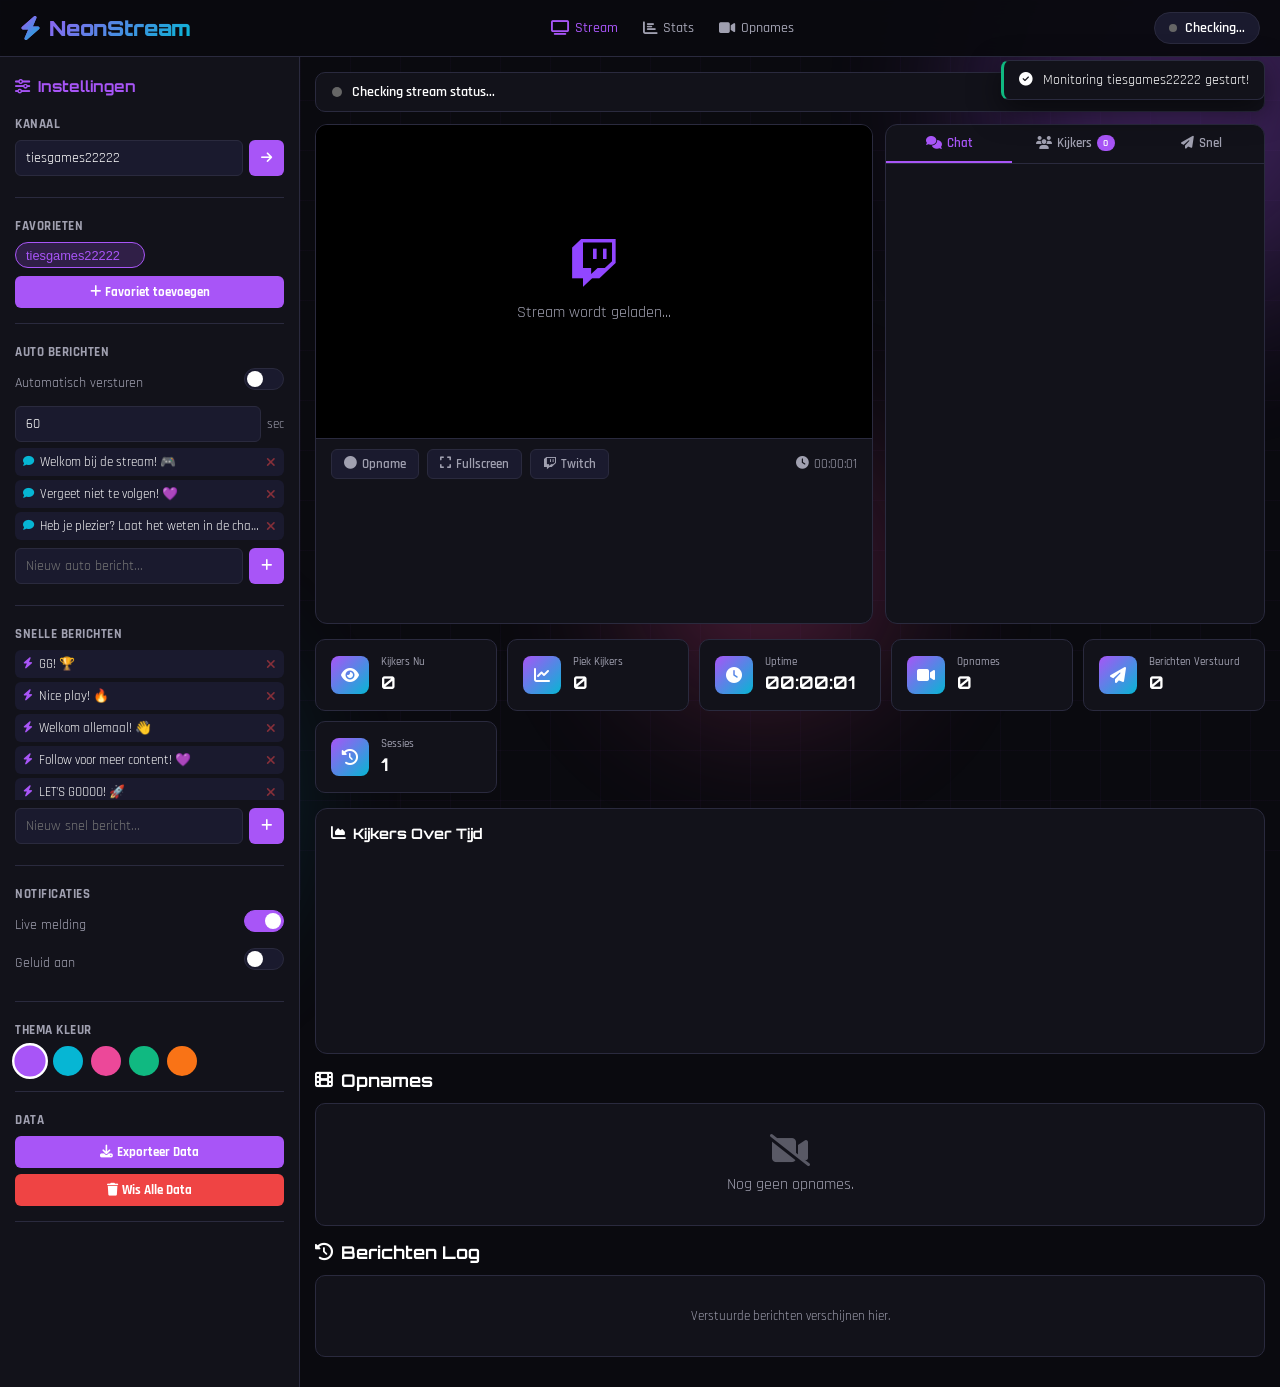
==== commit 75f98710: "Major update: live status, viewers, auto messages, settings panel - Real live status detection from " ====
--- a/index.html
+++ b/index.html
@@ -24,219 +24,277 @@
         <div class="nav-links">
             <a href="#" class="active"><i class="fas fa-tv"></i> Stream</a>
             <a href="#stats-section"><i class="fas fa-chart-bar"></i> Stats</a>
-            <a href="#clips-section"><i class="fas fa-cut"></i> Clips</a>
             <a href="#recordings-section"><i class="fas fa-video"></i> Opnames</a>
         </div>
-        <div class="nav-user">
+        <div class="nav-right">
             <div class="stream-status" id="streamStatus">
                 <span class="status-dot offline"></span>
-                <span>Offline</span>
+                <span>Checking...</span>
             </div>
         </div>
     </nav>
 
-    <main class="main-content">
-        <!-- Channel Switcher -->
-        <div class="channel-switcher">
-            <div class="switcher-input">
-                <i class="fab fa-twitch"></i>
-                <input type="text" id="channelInput" placeholder="Voer een Twitch kanaal in..." value="tiesgames22222" onkeypress="if(event.key==='Enter')switchChannel()">
-                <button class="btn btn-switch" onclick="switchChannel()">
-                    <i class="fas fa-arrow-right"></i> Switch
-                </button>
-            </div>
-            <div class="favorite-channels" id="favoriteChannels">
-                <button class="fav-chip active" onclick="switchToChannel('tiesgames22222')">tiesgames22222</button>
-            </div>
-            <button class="btn btn-add-fav" onclick="addFavorite()">
-                <i class="fas fa-plus"></i> Favoriet
-            </button>
-        </div>
-
-        <!-- Channel Header -->
-        <div class="channel-header">
-            <div class="channel-info">
-                <div class="channel-avatar" id="channelAvatar">
-                    <i class="fas fa-user"></i>
-                </div>
-                <div class="channel-details">
-                    <h1 class="channel-name" id="channelName">tiesgames22222</h1>
-                    <p class="channel-title" id="channelTitle">Twitch Stream Monitor</p>
-                    <div class="channel-meta">
-                        <span id="channelGame"><i class="fas fa-gamepad"></i> -</span>
-                        <span id="channelViewers"><i class="fas fa-eye"></i> 0 kijkers</span>
-                        <span id="channelFollowers"><i class="fas fa-heart"></i> - volgers</span>
-                    </div>
-                </div>
-            </div>
-            <div class="channel-actions">
-                <button class="btn btn-primary" onclick="refreshData()">
-                    <i class="fas fa-sync-alt"></i> Vernieuw
-                </button>
-                <button class="btn btn-record" id="recordBtn" onclick="toggleRecording()">
-                    <i class="fas fa-circle"></i> Opname
-                </button>
-                <a href="https://twitch.tv/tiesgames22222" target="_blank" class="btn btn-twitch" id="twitchLink">
-                    <i class="fab fa-twitch"></i> Open Twitch
-                </a>
-            </div>
-        </div>
-
-        <!-- Stream + Chat -->
-        <div class="stream-section">
-            <div class="stream-container">
-                <div class="video-wrapper">
-                    <div id="twitch-embed"></div>
-                    <div class="recording-indicator" id="recordingIndicator">
-                        <i class="fas fa-circle"></i> REC
-                    </div>
-                </div>
-                <div class="stream-actions">
-                    <div class="action-group">
-                        <button class="action-btn" onclick="takeScreenshot()">
-                            <i class="fas fa-camera"></i> Screenshot
+    <div class="app-layout">
+        <!-- LEFT SIDEBAR - Settings Panel -->
+        <aside class="sidebar-left" id="sidebarLeft">
+            <div class="sidebar-toggle" onclick="toggleSidebar()">
+                <i class="fas fa-cog"></i>
+            </div>
+
+            <div class="sidebar-content">
+                <h3><i class="fas fa-sliders-h"></i> Instellingen</h3>
+
+                <!-- Channel Switch -->
+                <div class="setting-group">
+                    <label>Kanaal</label>
+                    <div class="setting-input-row">
+                        <input type="text" id="channelInput" value="tiesgames22222" placeholder="Twitch kanaal...">
+                        <button onclick="switchChannel()" class="btn-sm"><i class="fas fa-arrow-right"></i></button>
+                    </div>
+                </div>
+
+                <!-- Favorites -->
+                <div class="setting-group">
+                    <label>Favorieten</label>
+                    <div class="favorites-list" id="favoritesList"></div>
+                    <button onclick="addFavorite()" class="btn-sm btn-full"><i class="fas fa-plus"></i> Favoriet toevoegen</button>
+                </div>
+
+                <!-- Auto Messages -->
+                <div class="setting-group">
+                    <label>Auto Berichten</label>
+                    <div class="toggle-row">
+                        <span>Automatisch versturen</span>
+                        <label class="toggle-switch">
+                            <input type="checkbox" id="autoMsgToggle" onchange="toggleAutoMessages()">
+                            <span class="toggle-slider"></span>
+                        </label>
+                    </div>
+                    <div class="setting-input-row">
+                        <input type="number" id="autoMsgInterval" value="60" min="10" max="3600" placeholder="Interval (sec)">
+                        <span class="input-suffix">sec</span>
+                    </div>
+                    <div class="auto-msg-list" id="autoMsgList"></div>
+                    <div class="setting-input-row">
+                        <input type="text" id="newAutoMsg" placeholder="Nieuw auto bericht...">
+                        <button onclick="addAutoMessage()" class="btn-sm"><i class="fas fa-plus"></i></button>
+                    </div>
+                </div>
+
+                <!-- Quick Messages -->
+                <div class="setting-group">
+                    <label>Snelle Berichten</label>
+                    <div class="quick-msg-list" id="quickMsgList"></div>
+                    <div class="setting-input-row">
+                        <input type="text" id="newQuickMsg" placeholder="Nieuw snel bericht...">
+                        <button onclick="addQuickMessage()" class="btn-sm"><i class="fas fa-plus"></i></button>
+                    </div>
+                </div>
+
+                <!-- Notifications Settings -->
+                <div class="setting-group">
+                    <label>Notificaties</label>
+                    <div class="toggle-row">
+                        <span>Live melding</span>
+                        <label class="toggle-switch">
+                            <input type="checkbox" id="notifyLive" checked onchange="saveSettings()">
+                            <span class="toggle-slider"></span>
+                        </label>
+                    </div>
+                    <div class="toggle-row">
+                        <span>Geluid aan</span>
+                        <label class="toggle-switch">
+                            <input type="checkbox" id="notifySound" onchange="saveSettings()">
+                            <span class="toggle-slider"></span>
+                        </label>
+                    </div>
+                </div>
+
+                <!-- Theme -->
+                <div class="setting-group">
+                    <label>Thema Kleur</label>
+                    <div class="color-options">
+                        <button class="color-btn active" data-color="purple" onclick="setTheme('purple')" style="background:#a855f7;"></button>
+                        <button class="color-btn" data-color="blue" onclick="setTheme('blue')" style="background:#06b6d4;"></button>
+                        <button class="color-btn" data-color="pink" onclick="setTheme('pink')" style="background:#ec4899;"></button>
+                        <button class="color-btn" data-color="green" onclick="setTheme('green')" style="background:#10b981;"></button>
+                        <button class="color-btn" data-color="orange" onclick="setTheme('orange')" style="background:#f97316;"></button>
+                    </div>
+                </div>
+
+                <!-- Data -->
+                <div class="setting-group">
+                    <label>Data</label>
+                    <button onclick="exportData()" class="btn-sm btn-full"><i class="fas fa-download"></i> Exporteer Data</button>
+                    <button onclick="clearAllData()" class="btn-sm btn-full btn-danger"><i class="fas fa-trash"></i> Wis Alle Data</button>
+                </div>
+            </div>
+        </aside>
+
+        <!-- MAIN CONTENT -->
+        <main class="main-content">
+            <!-- Live Status Banner -->
+            <div class="live-banner" id="liveBanner">
+                <div class="live-banner-content">
+                    <span class="live-pulse"></span>
+                    <span class="live-text" id="liveBannerText">Checking stream status...</span>
+                </div>
+                <span class="live-viewers" id="liveBannerViewers"></span>
+            </div>
+
+            <!-- Stream + Chat + Viewers -->
+            <div class="stream-section">
+                <div class="stream-container">
+                    <div class="video-wrapper">
+                        <div id="twitch-embed"></div>
+                        <div class="recording-indicator" id="recordingIndicator">
+                            <i class="fas fa-circle"></i> REC
+                        </div>
+                    </div>
+                    <div class="stream-actions">
+                        <div class="action-group">
+                            <button class="action-btn" onclick="toggleRecording()">
+                                <i class="fas fa-circle" id="recIcon"></i> <span id="recText">Opname</span>
+                            </button>
+                            <button class="action-btn" onclick="toggleFullscreen()">
+                                <i class="fas fa-expand"></i> Fullscreen
+                            </button>
+                            <a href="#" id="twitchLink" target="_blank" class="action-btn">
+                                <i class="fab fa-twitch"></i> Twitch
+                            </a>
+                        </div>
+                        <div class="stream-uptime">
+                            <i class="fas fa-clock"></i> <span id="streamUptime">--:--:--</span>
+                        </div>
+                    </div>
+                </div>
+
+                <!-- Right Panel: Chat + Viewers -->
+                <div class="right-panel">
+                    <div class="panel-tabs">
+                        <button class="panel-tab active" onclick="switchPanel('chat')">
+                            <i class="fas fa-comments"></i> Chat
                         </button>
-                        <button class="action-btn" onclick="toggleFullscreen()">
-                            <i class="fas fa-expand"></i> Volledig scherm
+                        <button class="panel-tab" onclick="switchPanel('viewers')">
+                            <i class="fas fa-users"></i> Kijkers <span class="viewer-badge-count" id="viewerBadge">0</span>
                         </button>
-                        <button class="action-btn" onclick="openMultiStream()">
-                            <i class="fas fa-columns"></i> Multi-stream
+                        <button class="panel-tab" onclick="switchPanel('quick')">
+                            <i class="fas fa-paper-plane"></i> Snel
                         </button>
                     </div>
-                    <div class="stream-tags" id="streamTags">
-                        <span class="tag">Twitch</span>
-                        <span class="tag">Monitor</span>
-                    </div>
-                </div>
-            </div>
-
-            <aside class="chat-section">
-                <div class="chat-header">
-                    <h3><i class="fab fa-twitch"></i> Twitch Chat</h3>
-                    <div class="chat-tabs">
-                        <button class="chat-tab active" onclick="switchTab('chat')">Chat</button>
-                        <button class="chat-tab" onclick="switchTab('events')">Events</button>
-                        <button class="chat-tab" onclick="switchTab('info')">Info</button>
-                    </div>
-                </div>
-
-                <div class="chat-content" id="chatContent">
-                    <div id="twitch-chat"></div>
-                </div>
-
-                <div class="events-content hidden" id="eventsContent">
-                    <div class="events-list" id="eventsList">
-                        <div class="event-item">
-                            <i class="fas fa-info-circle"></i>
-                            <span>Monitoring gestart...</span>
-                            <small id="monitorStartTime"></small>
-                        </div>
-                    </div>
-                </div>
-
-                <div class="info-content hidden" id="infoContent">
-                    <div class="info-card">
-                        <h4><i class="fas fa-user"></i> Kanaal Info</h4>
-                        <div class="info-grid">
-                            <div class="info-item">
-                                <span class="info-label">Naam</span>
-                                <span class="info-value">tiesgames22222</span>
+
+                    <!-- Chat Panel -->
+                    <div class="panel-content" id="panelChat">
+                        <div id="twitch-chat"></div>
+                    </div>
+
+                    <!-- Viewers Panel -->
+                    <div class="panel-content hidden" id="panelViewers">
+                        <div class="viewers-header">
+                            <h4><i class="fas fa-users"></i> Live Kijkers</h4>
+                            <span class="viewer-total" id="viewerTotal">0</span>
+                        </div>
+                        <div class="viewers-list" id="viewersList">
+                            <div class="viewers-loading">
+                                <i class="fas fa-spinner fa-spin"></i> Kijkers laden...
                             </div>
-                            <div class="info-item">
-                                <span class="info-label">Status</span>
-                                <span class="info-value" id="infoStatus">Checking...</span>
-                            </div>
-                            <div class="info-item">
-                                <span class="info-label">Game</span>
-                                <span class="info-value" id="infoGame">-</span>
-                            </div>
-                            <div class="info-item">
-                                <span class="info-label">Kijkers</span>
-                                <span class="info-value" id="infoViewers">0</span>
-                            </div>
-                            <div class="info-item">
-                                <span class="info-label">Stream Titel</span>
-                                <span class="info-value" id="infoTitle">-</span>
-                            </div>
-                            <div class="info-item">
-                                <span class="info-label">Uptime</span>
-                                <span class="info-value" id="infoUptime">-</span>
-                            </div>
-                        </div>
-                    </div>
-                </div>
-            </aside>
-        </div>
-
-        <!-- Stats Section -->
-        <section class="stats-section" id="stats-section">
-            <div class="stat-card">
-                <div class="stat-icon"><i class="fas fa-eye"></i></div>
-                <div class="stat-info">
-                    <h4>Huidige Kijkers</h4>
-                    <span class="stat-value" id="statViewers">0</span>
-                </div>
-            </div>
-            <div class="stat-card">
-                <div class="stat-icon"><i class="fas fa-chart-line"></i></div>
-                <div class="stat-info">
-                    <h4>Piek Kijkers</h4>
-                    <span class="stat-value" id="statPeakViewers">0</span>
-                </div>
-            </div>
-            <div class="stat-card">
-                <div class="stat-icon"><i class="fas fa-clock"></i></div>
-                <div class="stat-info">
-                    <h4>Stream Uptime</h4>
-                    <span class="stat-value" id="statUptime">-</span>
-                </div>
-            </div>
-            <div class="stat-card">
-                <div class="stat-icon"><i class="fas fa-heart"></i></div>
-                <div class="stat-info">
-                    <h4>Volgers</h4>
-                    <span class="stat-value" id="statFollowers">-</span>
-                </div>
-            </div>
-            <div class="stat-card">
-                <div class="stat-icon"><i class="fas fa-video"></i></div>
-                <div class="stat-info">
-                    <h4>Opnames</h4>
-                    <span class="stat-value" id="statRecordings">0</span>
-                </div>
-            </div>
-            <div class="stat-card">
-                <div class="stat-icon"><i class="fas fa-bell"></i></div>
-                <div class="stat-info">
-                    <h4>Events</h4>
-                    <span class="stat-value" id="statEvents">0</span>
-                </div>
-            </div>
-        </section>
-
-        <!-- Viewer Graph -->
-        <section class="graph-section">
-            <div class="graph-card">
-                <h3><i class="fas fa-chart-area"></i> Kijkers Over Tijd</h3>
-                <canvas id="viewerChart" height="200"></canvas>
-            </div>
-        </section>
-
-        <!-- Recordings Section -->
-        <section class="recordings-section" id="recordings-section">
-            <h2><i class="fas fa-film"></i> Opnames</h2>
-            <div class="recordings-grid" id="recordingsGrid">
-                <div class="no-recordings">
-                    <i class="fas fa-video-slash"></i>
-                    <p>Nog geen opnames. Klik op "Opname" wanneer de stream live is!</p>
-                </div>
-            </div>
-        </section>
-    </main>
+                        </div>
+                    </div>
+
+                    <!-- Quick Messages Panel -->
+                    <div class="panel-content hidden" id="panelQuick">
+                        <div class="quick-panel-header">
+                            <h4><i class="fas fa-paper-plane"></i> Snelle Berichten</h4>
+                            <p>Klik om direct te versturen</p>
+                        </div>
+                        <div class="quick-send-list" id="quickSendList">
+                            <p class="empty-state">Nog geen snelle berichten. Voeg ze toe in Instellingen.</p>
+                        </div>
+                        <div class="quick-custom">
+                            <input type="text" id="quickCustomMsg" placeholder="Typ een bericht..." onkeypress="if(event.key==='Enter')sendQuickCustom()">
+                            <button onclick="sendQuickCustom()"><i class="fas fa-paper-plane"></i></button>
+                        </div>
+                    </div>
+                </div>
+            </div>
+
+            <!-- Stats Section -->
+            <section class="stats-section" id="stats-section">
+                <div class="stat-card">
+                    <div class="stat-icon"><i class="fas fa-eye"></i></div>
+                    <div class="stat-info">
+                        <h4>Kijkers Nu</h4>
+                        <span class="stat-value" id="statViewers">0</span>
+                    </div>
+                </div>
+                <div class="stat-card">
+                    <div class="stat-icon"><i class="fas fa-chart-line"></i></div>
+                    <div class="stat-info">
+                        <h4>Piek Kijkers</h4>
+                        <span class="stat-value" id="statPeakViewers">0</span>
+                    </div>
+                </div>
+                <div class="stat-card">
+                    <div class="stat-icon"><i class="fas fa-clock"></i></div>
+                    <div class="stat-info">
+                        <h4>Uptime</h4>
+                        <span class="stat-value" id="statUptime">-</span>
+                    </div>
+                </div>
+                <div class="stat-card">
+                    <div class="stat-icon"><i class="fas fa-video"></i></div>
+                    <div class="stat-info">
+                        <h4>Opnames</h4>
+                        <span class="stat-value" id="statRecordings">0</span>
+                    </div>
+                </div>
+                <div class="stat-card">
+                    <div class="stat-icon"><i class="fas fa-paper-plane"></i></div>
+                    <div class="stat-info">
+                        <h4>Berichten Verstuurd</h4>
+                        <span class="stat-value" id="statMessages">0</span>
+                    </div>
+                </div>
+                <div class="stat-card">
+                    <div class="stat-icon"><i class="fas fa-history"></i></div>
+                    <div class="stat-info">
+                        <h4>Sessies</h4>
+                        <span class="stat-value" id="statSessions">0</span>
+                    </div>
+                </div>
+            </section>
+
+            <!-- Viewer Graph -->
+            <section class="graph-section">
+                <div class="graph-card">
+                    <h3><i class="fas fa-chart-area"></i> Kijkers Over Tijd</h3>
+                    <canvas id="viewerChart" height="180"></canvas>
+                </div>
+            </section>
+
+            <!-- Recordings -->
+            <section class="recordings-section" id="recordings-section">
+                <h2><i class="fas fa-film"></i> Opnames</h2>
+                <div class="recordings-grid" id="recordingsGrid">
+                    <div class="no-recordings">
+                        <i class="fas fa-video-slash"></i>
+                        <p>Nog geen opnames.</p>
+                    </div>
+                </div>
+            </section>
+
+            <!-- Message Log -->
+            <section class="message-log-section">
+                <h2><i class="fas fa-history"></i> Berichten Log</h2>
+                <div class="message-log" id="messageLog">
+                    <p class="empty-state">Verstuurde berichten verschijnen hier.</p>
+                </div>
+            </section>
+        </main>
+    </div>
 
     <div class="notification-container" id="notifications"></div>
 
-    <!-- Twitch Embed Script -->
     <script src="https://embed.twitch.tv/embed/v1.js"></script>
     <script src="app.js"></script>
 </body>
--- a/style.css
+++ b/style.css
@@ -4,25 +4,18 @@
     --neon-pink: #ec4899;
     --neon-green: #10b981;
     --neon-orange: #f97316;
+    --accent: #a855f7;
     --dark-bg: #0a0a0f;
     --dark-card: #12121a;
     --dark-surface: #1a1a2e;
     --dark-border: #2a2a3e;
     --text-primary: #ffffff;
     --text-secondary: #a0a0b0;
-    --gradient-1: linear-gradient(135deg, #a855f7, #06b6d4);
-    --gradient-2: linear-gradient(135deg, #ec4899, #a855f7);
-    --gradient-3: linear-gradient(135deg, #06b6d4, #10b981);
-    --glow-purple: 0 0 20px rgba(168, 85, 247, 0.5), 0 0 40px rgba(168, 85, 247, 0.2);
-    --glow-blue: 0 0 20px rgba(6, 182, 212, 0.5), 0 0 40px rgba(6, 182, 212, 0.2);
-    --glow-pink: 0 0 20px rgba(236, 72, 153, 0.5), 0 0 40px rgba(236, 72, 153, 0.2);
-}
-
-* {
-    margin: 0;
-    padding: 0;
-    box-sizing: border-box;
-}
+    --gradient-1: linear-gradient(135deg, var(--accent), #06b6d4);
+    --glow: 0 0 20px rgba(168, 85, 247, 0.5), 0 0 40px rgba(168, 85, 247, 0.2);
+}
+
+* { margin: 0; padding: 0; box-sizing: border-box; }
 
 body {
     font-family: 'Rajdhani', sans-serif;
@@ -32,1417 +25,250 @@
     overflow-x: hidden;
 }
 
-.bg-animation {
-    position: fixed;
-    top: 0;
-    left: 0;
-    width: 100%;
-    height: 100%;
-    z-index: 0;
-    pointer-events: none;
-}
-
-.grid-lines {
-    position: absolute;
-    width: 100%;
-    height: 100%;
-    background-image:
-        linear-gradient(rgba(168, 85, 247, 0.03) 1px, transparent 1px),
-        linear-gradient(90deg, rgba(168, 85, 247, 0.03) 1px, transparent 1px);
-    background-size: 50px 50px;
-    animation: gridMove 20s linear infinite;
-}
-
-@keyframes gridMove {
-    0% { transform: translate(0, 0); }
-    100% { transform: translate(50px, 50px); }
-}
-
-.floating-orb {
-    position: absolute;
-    border-radius: 50%;
-    filter: blur(80px);
-    opacity: 0.3;
-    animation: float 15s ease-in-out infinite;
-}
-
-.orb-1 {
-    width: 400px;
-    height: 400px;
-    background: var(--neon-purple);
-    top: -100px;
-    right: -100px;
-    animation-delay: 0s;
-}
-
-.orb-2 {
-    width: 300px;
-    height: 300px;
-    background: var(--neon-blue);
-    bottom: -50px;
-    left: -50px;
-    animation-delay: -5s;
-}
-
-.orb-3 {
-    width: 250px;
-    height: 250px;
-    background: var(--neon-pink);
-    top: 50%;
-    left: 50%;
-    animation-delay: -10s;
-}
-
-@keyframes float {
-    0%, 100% { transform: translate(0, 0) scale(1); }
-    25% { transform: translate(30px, -30px) scale(1.1); }
-    50% { transform: translate(-20px, 20px) scale(0.9); }
-    75% { transform: translate(20px, 10px) scale(1.05); }
-}
+/* Background */
+.bg-animation { position: fixed; top: 0; left: 0; width: 100%; height: 100%; z-index: 0; pointer-events: none; }
+.grid-lines { position: absolute; width: 100%; height: 100%; background-image: linear-gradient(rgba(168,85,247,0.03) 1px, transparent 1px), linear-gradient(90deg, rgba(168,85,247,0.03) 1px, transparent 1px); background-size: 50px 50px; animation: gridMove 20s linear infinite; }
+@keyframes gridMove { 0% { transform: translate(0,0); } 100% { transform: translate(50px,50px); } }
+.floating-orb { position: absolute; border-radius: 50%; filter: blur(80px); opacity: 0.3; animation: float 15s ease-in-out infinite; }
+.orb-1 { width: 400px; height: 400px; background: var(--accent); top: -100px; right: -100px; }
+.orb-2 { width: 300px; height: 300px; background: var(--neon-blue); bottom: -50px; left: -50px; animation-delay: -5s; }
+.orb-3 { width: 250px; height: 250px; background: var(--neon-pink); top: 50%; left: 50%; animation-delay: -10s; }
+@keyframes float { 0%,100% { transform: translate(0,0) scale(1); } 50% { transform: translate(-20px,20px) scale(0.9); } }
 
 /* Navbar */
-.navbar {
-    position: sticky;
-    top: 0;
-    z-index: 100;
-    display: flex;
-    align-items: center;
-    justify-content: space-between;
-    padding: 15px 30px;
-    background: rgba(10, 10, 15, 0.9);
-    backdrop-filter: blur(20px);
-    border-bottom: 1px solid var(--dark-border);
-}
-
-.nav-brand {
-    display: flex;
-    align-items: center;
-    gap: 10px;
-    font-family: 'Orbitron', sans-serif;
-    font-size: 1.5rem;
-    font-weight: 900;
-    background: var(--gradient-1);
-    -webkit-background-clip: text;
-    -webkit-text-fill-color: transparent;
-    text-shadow: none;
-}
-
-.nav-brand i {
-    background: var(--gradient-1);
-    -webkit-background-clip: text;
-    -webkit-text-fill-color: transparent;
-    font-size: 1.8rem;
-}
-
-.nav-links {
-    display: flex;
-    gap: 30px;
-}
-
-.nav-links a {
-    color: var(--text-secondary);
-    text-decoration: none;
-    font-size: 1rem;
-    font-weight: 500;
-    transition: all 0.3s ease;
-    display: flex;
-    align-items: center;
-    gap: 8px;
-}
-
-.nav-links a:hover,
-.nav-links a.active {
-    color: var(--neon-purple);
-    text-shadow: 0 0 10px rgba(168, 85, 247, 0.5);
-}
-
-.nav-user {
-    display: flex;
-    align-items: center;
-    gap: 10px;
-}
-
-.user-avatar {
-    width: 40px;
-    height: 40px;
-    border-radius: 50%;
-    background: var(--gradient-1);
-    display: flex;
-    align-items: center;
-    justify-content: center;
-    position: relative;
-}
-
-.online-dot {
-    position: absolute;
-    bottom: 2px;
-    right: 2px;
-    width: 10px;
-    height: 10px;
-    background: var(--neon-green);
-    border-radius: 50%;
-    border: 2px solid var(--dark-bg);
-}
-
-.username {
-    font-weight: 700;
-    font-size: 1rem;
-}
+.navbar { position: sticky; top: 0; z-index: 100; display: flex; align-items: center; justify-content: space-between; padding: 12px 20px; background: rgba(10,10,15,0.95); backdrop-filter: blur(20px); border-bottom: 1px solid var(--dark-border); }
+.nav-brand { display: flex; align-items: center; gap: 8px; font-family: 'Orbitron', sans-serif; font-size: 1.3rem; font-weight: 900; background: var(--gradient-1); -webkit-background-clip: text; -webkit-text-fill-color: transparent; }
+.nav-brand i { background: var(--gradient-1); -webkit-background-clip: text; -webkit-text-fill-color: transparent; font-size: 1.5rem; }
+.nav-links { display: flex; gap: 25px; }
+.nav-links a { color: var(--text-secondary); text-decoration: none; font-size: 0.9rem; font-weight: 500; transition: all 0.3s; display: flex; align-items: center; gap: 6px; }
+.nav-links a:hover, .nav-links a.active { color: var(--accent); }
+.nav-right { display: flex; align-items: center; gap: 12px; }
 
 /* Stream Status */
-.stream-status {
-    display: flex;
-    align-items: center;
-    gap: 8px;
-    padding: 8px 16px;
-    background: var(--dark-surface);
-    border-radius: 20px;
-    border: 1px solid var(--dark-border);
-    font-weight: 600;
-}
-
-.stream-status.live {
-    border-color: #ef4444;
-    background: rgba(239, 68, 68, 0.1);
-}
-
-.status-dot {
-    width: 10px;
-    height: 10px;
-    border-radius: 50%;
-}
-
-.status-dot.live {
-    background: #ef4444;
-    animation: pulse 1.5s infinite;
-    box-shadow: 0 0 8px rgba(239, 68, 68, 0.5);
-}
-
-.status-dot.offline {
-    background: #666;
-}
-
-/* Channel Switcher */
-.channel-switcher {
-    display: flex;
-    align-items: center;
-    gap: 15px;
-    padding: 15px 20px;
-    background: var(--dark-card);
-    border-radius: 16px;
-    border: 1px solid var(--dark-border);
-    margin-bottom: 15px;
-    flex-wrap: wrap;
-}
-
-.switcher-input {
-    display: flex;
-    align-items: center;
-    gap: 10px;
-    background: var(--dark-surface);
-    border: 1px solid var(--dark-border);
-    border-radius: 10px;
-    padding: 5px 15px;
-    flex: 1;
-    min-width: 250px;
-    transition: border-color 0.3s ease;
-}
-
-.switcher-input:focus-within {
-    border-color: var(--neon-purple);
-    box-shadow: var(--glow-purple);
-}
-
-.switcher-input i {
-    color: #9146ff;
-    font-size: 1.2rem;
-}
-
-.switcher-input input {
-    flex: 1;
-    background: none;
-    border: none;
-    color: var(--text-primary);
-    font-family: 'Rajdhani', sans-serif;
-    font-size: 1rem;
-    font-weight: 600;
-    outline: none;
-    padding: 8px 0;
-}
-
-.switcher-input input::placeholder {
-    color: var(--text-secondary);
-    font-weight: 400;
-}
-
-.btn-switch {
-    background: var(--gradient-1);
-    color: white;
-    padding: 8px 16px;
-    border: none;
-    border-radius: 8px;
-    font-family: 'Rajdhani', sans-serif;
-    font-weight: 700;
-    font-size: 0.85rem;
-    cursor: pointer;
-    display: flex;
-    align-items: center;
-    gap: 6px;
-    transition: all 0.3s ease;
-}
-
-.btn-switch:hover {
-    transform: translateY(-2px);
-    box-shadow: var(--glow-purple);
-}
-
-.favorite-channels {
-    display: flex;
-    gap: 8px;
-    flex-wrap: wrap;
-}
-
-.fav-chip {
-    background: var(--dark-surface);
-    border: 1px solid var(--dark-border);
-    color: var(--text-secondary);
-    padding: 6px 14px;
-    border-radius: 20px;
-    font-family: 'Rajdhani', sans-serif;
-    font-size: 0.85rem;
-    font-weight: 600;
-    cursor: pointer;
-    transition: all 0.3s ease;
-}
-
-.fav-chip:hover {
-    border-color: #9146ff;
-    color: #9146ff;
-}
-
-.fav-chip.active {
-    background: rgba(145, 70, 255, 0.2);
-    border-color: #9146ff;
-    color: #9146ff;
-    box-shadow: 0 0 10px rgba(145, 70, 255, 0.2);
-}
-
-.btn-add-fav {
-    background: var(--dark-surface);
-    border: 1px dashed var(--dark-border);
-    color: var(--text-secondary);
-    padding: 6px 12px;
-    border-radius: 20px;
-    font-family: 'Rajdhani', sans-serif;
-    font-size: 0.8rem;
-    cursor: pointer;
-    transition: all 0.3s ease;
-}
-
-.btn-add-fav:hover {
-    border-color: var(--neon-green);
-    color: var(--neon-green);
-}
-
-.fav-remove {
-    margin-left: 6px;
-    font-size: 1rem;
-    opacity: 0;
-    transition: opacity 0.2s;
-}
-
-.fav-chip:hover .fav-remove {
-    opacity: 1;
-    color: #ef4444;
-}
-
-/* Channel Header */
-.channel-header {
-    display: flex;
-    justify-content: space-between;
-    align-items: center;
-    padding: 20px;
-    background: var(--dark-card);
-    border-radius: 16px;
-    border: 1px solid var(--dark-border);
-    margin-bottom: 20px;
-}
-
-.channel-info {
-    display: flex;
-    align-items: center;
-    gap: 15px;
-}
-
-.channel-avatar {
-    width: 60px;
-    height: 60px;
-    border-radius: 50%;
-    background: var(--gradient-1);
-    display: flex;
-    align-items: center;
-    justify-content: center;
-    font-size: 1.5rem;
-}
-
-.channel-name {
-    font-family: 'Orbitron', sans-serif;
-    font-size: 1.4rem;
-    margin-bottom: 4px;
-}
-
-.channel-title {
-    color: var(--text-secondary);
-    font-size: 0.9rem;
-    margin-bottom: 6px;
-}
-
-.channel-meta {
-    display: flex;
-    gap: 20px;
-    color: var(--text-secondary);
-    font-size: 0.85rem;
-}
-
-.channel-meta span {
-    display: flex;
-    align-items: center;
-    gap: 6px;
-}
-
-.channel-actions {
-    display: flex;
-    gap: 10px;
-}
-
-.btn-primary {
-    background: var(--gradient-1);
-    color: white;
-    box-shadow: var(--glow-purple);
-}
-
-.btn-primary:hover {
-    transform: translateY(-2px);
-    box-shadow: 0 0 30px rgba(168, 85, 247, 0.6);
-}
-
-.btn-twitch {
-    background: #9146ff;
-    color: white;
-}
-
-.btn-twitch:hover {
-    background: #7c2dff;
-    transform: translateY(-2px);
-    box-shadow: 0 0 20px rgba(145, 70, 255, 0.5);
-}
+.stream-status { display: flex; align-items: center; gap: 8px; padding: 6px 14px; background: var(--dark-surface); border-radius: 20px; border: 1px solid var(--dark-border); font-weight: 600; font-size: 0.85rem; transition: all 0.3s; }
+.stream-status.live { border-color: #ef4444; background: rgba(239,68,68,0.15); }
+.status-dot { width: 8px; height: 8px; border-radius: 50%; }
+.status-dot.live { background: #ef4444; animation: pulse 1.5s infinite; box-shadow: 0 0 8px rgba(239,68,68,0.5); }
+.status-dot.offline { background: #666; }
+@keyframes pulse { 0%,100% { opacity: 1; } 50% { opacity: 0.5; } }
+
+/* App Layout */
+.app-layout { position: relative; z-index: 1; display: flex; min-height: calc(100vh - 55px); }
+
+/* Sidebar */
+.sidebar-left { width: 300px; background: var(--dark-card); border-right: 1px solid var(--dark-border); overflow-y: auto; flex-shrink: 0; transition: transform 0.3s ease, width 0.3s ease; }
+.sidebar-left.collapsed { transform: translateX(-100%); width: 0; position: absolute; height: 100%; z-index: 50; }
+.sidebar-toggle { position: absolute; top: 10px; right: -40px; width: 35px; height: 35px; background: var(--dark-card); border: 1px solid var(--dark-border); border-radius: 0 8px 8px 0; display: flex; align-items: center; justify-content: center; cursor: pointer; color: var(--text-secondary); transition: all 0.3s; z-index: 51; }
+.sidebar-toggle:hover { color: var(--accent); border-color: var(--accent); }
+.sidebar-content { padding: 20px 15px; }
+.sidebar-content h3 { font-family: 'Orbitron', sans-serif; font-size: 0.95rem; margin-bottom: 20px; display: flex; align-items: center; gap: 8px; color: var(--accent); }
+
+/* Setting Groups */
+.setting-group { margin-bottom: 20px; padding-bottom: 15px; border-bottom: 1px solid var(--dark-border); }
+.setting-group label { display: block; font-size: 0.8rem; font-weight: 700; color: var(--text-secondary); text-transform: uppercase; letter-spacing: 0.5px; margin-bottom: 8px; }
+.setting-input-row { display: flex; gap: 6px; margin-bottom: 6px; }
+.setting-input-row input { flex: 1; background: var(--dark-surface); border: 1px solid var(--dark-border); border-radius: 6px; padding: 8px 10px; color: var(--text-primary); font-family: 'Rajdhani', sans-serif; font-size: 0.85rem; outline: none; transition: border-color 0.3s; }
+.setting-input-row input:focus { border-color: var(--accent); }
+.input-suffix { display: flex; align-items: center; color: var(--text-secondary); font-size: 0.8rem; }
+.btn-sm { background: var(--accent); color: white; border: none; border-radius: 6px; padding: 8px 12px; cursor: pointer; font-family: 'Rajdhani', sans-serif; font-weight: 700; font-size: 0.8rem; transition: all 0.3s; display: flex; align-items: center; gap: 4px; }
+.btn-sm:hover { opacity: 0.8; transform: translateY(-1px); }
+.btn-full { width: 100%; justify-content: center; margin-top: 6px; }
+.btn-danger { background: #ef4444; }
+
+/* Toggle Switch */
+.toggle-row { display: flex; justify-content: space-between; align-items: center; margin-bottom: 8px; }
+.toggle-row span { font-size: 0.85rem; color: var(--text-secondary); }
+.toggle-switch { position: relative; width: 40px; height: 22px; }
+.toggle-switch input { opacity: 0; width: 0; height: 0; }
+.toggle-slider { position: absolute; cursor: pointer; inset: 0; background: var(--dark-surface); border: 1px solid var(--dark-border); border-radius: 22px; transition: 0.3s; }
+.toggle-slider:before { content: ''; position: absolute; height: 16px; width: 16px; left: 2px; bottom: 2px; background: white; border-radius: 50%; transition: 0.3s; }
+.toggle-switch input:checked + .toggle-slider { background: var(--accent); border-color: var(--accent); }
+.toggle-switch input:checked + .toggle-slider:before { transform: translateX(18px); }
+
+/* Color Options */
+.color-options { display: flex; gap: 8px; }
+.color-btn { width: 30px; height: 30px; border-radius: 50%; border: 2px solid transparent; cursor: pointer; transition: all 0.3s; }
+.color-btn:hover, .color-btn.active { border-color: white; transform: scale(1.2); }
+
+/* Favorites List */
+.favorites-list { display: flex; flex-wrap: wrap; gap: 6px; margin-bottom: 8px; }
+.fav-chip { background: var(--dark-surface); border: 1px solid var(--dark-border); color: var(--text-secondary); padding: 4px 10px; border-radius: 15px; font-size: 0.8rem; cursor: pointer; transition: all 0.3s; display: flex; align-items: center; gap: 4px; }
+.fav-chip:hover { border-color: var(--accent); color: var(--accent); }
+.fav-chip.active { background: rgba(168,85,247,0.2); border-color: var(--accent); color: var(--accent); }
+.fav-remove { font-size: 0.9rem; margin-left: 2px; opacity: 0; transition: opacity 0.2s; }
+.fav-chip:hover .fav-remove { opacity: 1; color: #ef4444; }
+
+/* Auto/Quick Message Lists */
+.auto-msg-list, .quick-msg-list { display: flex; flex-direction: column; gap: 4px; margin-bottom: 8px; max-height: 150px; overflow-y: auto; }
+.auto-msg-item, .quick-msg-item { display: flex; align-items: center; gap: 6px; padding: 6px 8px; background: var(--dark-surface); border-radius: 6px; font-size: 0.8rem; }
+.auto-msg-item span, .quick-msg-item span { flex: 1; overflow: hidden; text-overflow: ellipsis; white-space: nowrap; }
+.msg-delete { background: none; border: none; color: #ef4444; cursor: pointer; font-size: 0.8rem; opacity: 0.5; transition: opacity 0.2s; }
+.msg-delete:hover { opacity: 1; }
 
 /* Main Content */
-.main-content {
-    position: relative;
-    z-index: 1;
-    padding: 20px 30px;
-    max-width: 1600px;
-    margin: 0 auto;
-}
+.main-content { flex: 1; padding: 15px; overflow-y: auto; max-width: 100%; }
+
+/* Live Banner */
+.live-banner { display: flex; justify-content: space-between; align-items: center; padding: 10px 16px; background: var(--dark-card); border: 1px solid var(--dark-border); border-radius: 10px; margin-bottom: 12px; transition: all 0.3s; }
+.live-banner.is-live { background: rgba(239,68,68,0.1); border-color: rgba(239,68,68,0.3); }
+.live-banner-content { display: flex; align-items: center; gap: 10px; }
+.live-pulse { width: 10px; height: 10px; border-radius: 50%; background: #666; }
+.live-banner.is-live .live-pulse { background: #ef4444; animation: pulse 1.5s infinite; box-shadow: 0 0 10px rgba(239,68,68,0.5); }
+.live-text { font-weight: 600; font-size: 0.9rem; }
+.live-viewers { font-size: 0.85rem; color: var(--text-secondary); }
 
 /* Stream Section */
-.stream-section {
-    display: grid;
-    grid-template-columns: 1fr 380px;
-    gap: 20px;
-    margin-bottom: 30px;
-}
-
-.stream-container {
-    background: var(--dark-card);
-    border-radius: 16px;
-    border: 1px solid var(--dark-border);
-    overflow: hidden;
-}
-
-.stream-header {
-    display: flex;
-    justify-content: space-between;
-    align-items: center;
-    padding: 20px;
-    border-bottom: 1px solid var(--dark-border);
-}
-
-.stream-title {
-    font-family: 'Orbitron', sans-serif;
-    font-size: 1.3rem;
-    margin-bottom: 8px;
-}
-
-.stream-meta {
-    display: flex;
-    gap: 20px;
-    align-items: center;
-}
-
-.live-badge {
-    background: rgba(239, 68, 68, 0.2);
-    color: #ef4444;
-    padding: 4px 12px;
-    border-radius: 20px;
-    font-size: 0.8rem;
-    font-weight: 700;
-    display: flex;
-    align-items: center;
-    gap: 6px;
-}
-
-.live-badge.active {
-    background: rgba(239, 68, 68, 0.3);
-    color: #ff4444;
-    animation: pulse 1.5s infinite;
-    box-shadow: 0 0 10px rgba(239, 68, 68, 0.3);
-}
-
-@keyframes pulse {
-    0%, 100% { opacity: 1; }
-    50% { opacity: 0.7; }
-}
-
-.viewer-count, .stream-duration {
-    color: var(--text-secondary);
-    font-size: 0.9rem;
-    display: flex;
-    align-items: center;
-    gap: 6px;
-}
-
-.stream-controls {
-    display: flex;
-    gap: 10px;
-}
-
-.btn {
-    padding: 10px 20px;
-    border: none;
-    border-radius: 10px;
-    font-family: 'Rajdhani', sans-serif;
-    font-size: 0.9rem;
-    font-weight: 700;
-    cursor: pointer;
-    display: flex;
-    align-items: center;
-    gap: 8px;
-    transition: all 0.3s ease;
-}
-
-.btn-go-live {
-    background: var(--gradient-1);
-    color: white;
-    box-shadow: var(--glow-purple);
-}
-
-.btn-go-live:hover {
-    transform: translateY(-2px);
-    box-shadow: 0 0 30px rgba(168, 85, 247, 0.6);
-}
-
-.btn-go-live.active {
-    background: linear-gradient(135deg, #ef4444, #f97316);
-    box-shadow: 0 0 20px rgba(239, 68, 68, 0.5);
-}
-
-.btn-record {
-    background: var(--dark-surface);
-    color: var(--text-primary);
-    border: 1px solid var(--dark-border);
-}
-
-.btn-record:hover {
-    border-color: var(--neon-pink);
-    box-shadow: var(--glow-pink);
-}
-
-.btn-record.active {
-    background: rgba(239, 68, 68, 0.2);
-    color: #ef4444;
-    border-color: #ef4444;
-    animation: pulse 1s infinite;
-}
-
-.btn-screen {
-    background: var(--dark-surface);
-    color: var(--text-primary);
-    border: 1px solid var(--dark-border);
-}
-
-.btn-screen:hover {
-    border-color: var(--neon-blue);
-    box-shadow: var(--glow-blue);
-}
-
-/* Video */
-.video-wrapper {
-    position: relative;
-    width: 100%;
-    aspect-ratio: 16/9;
-    background: #000;
-    overflow: hidden;
-}
-
-#streamVideo {
-    width: 100%;
-    height: 100%;
-    object-fit: cover;
-}
-
-.video-overlay {
-    position: absolute;
-    top: 0;
-    left: 0;
-    width: 100%;
-    height: 100%;
-    display: flex;
-    align-items: center;
-    justify-content: center;
-    background: rgba(10, 10, 15, 0.8);
-    backdrop-filter: blur(5px);
-}
-
-.video-overlay.hidden {
-    display: none;
-}
-
-.overlay-content {
-    text-align: center;
-}
-
-.overlay-content i {
-    font-size: 4rem;
-    background: var(--gradient-1);
-    -webkit-background-clip: text;
-    -webkit-text-fill-color: transparent;
-    margin-bottom: 15px;
-}
-
-.overlay-content p {
-    color: var(--text-secondary);
-    font-size: 1.1rem;
-}
-
-.stream-watermark {
-    position: absolute;
-    top: 15px;
-    left: 15px;
-    background: rgba(0, 0, 0, 0.5);
-    padding: 5px 12px;
-    border-radius: 6px;
-    font-family: 'Orbitron', sans-serif;
-    font-size: 0.7rem;
-    opacity: 0.7;
-}
-
-.recording-indicator {
-    position: absolute;
-    top: 15px;
-    right: 15px;
-    background: rgba(239, 68, 68, 0.9);
-    padding: 5px 12px;
-    border-radius: 6px;
-    font-size: 0.8rem;
-    font-weight: 700;
-    display: none;
-    animation: pulse 1s infinite;
-}
-
-.recording-indicator.active {
-    display: flex;
-    align-items: center;
-    gap: 6px;
-}
-
-/* Stream Actions */
-.stream-actions {
-    display: flex;
-    justify-content: space-between;
-    align-items: center;
-    padding: 15px 20px;
-    border-top: 1px solid var(--dark-border);
-}
-
-.action-group {
-    display: flex;
-    gap: 10px;
-}
-
-.action-btn {
-    background: var(--dark-surface);
-    border: 1px solid var(--dark-border);
-    color: var(--text-secondary);
-    padding: 8px 16px;
-    border-radius: 8px;
-    cursor: pointer;
-    font-family: 'Rajdhani', sans-serif;
-    font-size: 0.9rem;
-    display: flex;
-    align-items: center;
-    gap: 6px;
-    transition: all 0.3s ease;
-}
-
-.action-btn:hover {
-    color: var(--neon-pink);
-    border-color: var(--neon-pink);
-    box-shadow: var(--glow-pink);
-}
-
-.stream-tags {
-    display: flex;
-    gap: 8px;
-}
-
-.tag {
-    background: rgba(168, 85, 247, 0.1);
-    border: 1px solid rgba(168, 85, 247, 0.3);
-    color: var(--neon-purple);
-    padding: 4px 12px;
-    border-radius: 20px;
-    font-size: 0.8rem;
-}
-
-/* Chat Section */
-.chat-section {
-    background: var(--dark-card);
-    border-radius: 16px;
-    border: 1px solid var(--dark-border);
-    display: flex;
-    flex-direction: column;
-    height: calc(100% - 0px);
-    min-height: 600px;
-}
-
-.chat-header {
-    padding: 15px 20px;
-    border-bottom: 1px solid var(--dark-border);
-}
-
-.chat-header h3 {
-    font-family: 'Orbitron', sans-serif;
-    font-size: 1rem;
-    margin-bottom: 10px;
-    display: flex;
-    align-items: center;
-    gap: 8px;
-}
-
-.chat-tabs {
-    display: flex;
-    gap: 5px;
-}
-
-.chat-tab {
-    background: var(--dark-surface);
-    border: 1px solid var(--dark-border);
-    color: var(--text-secondary);
-    padding: 6px 14px;
-    border-radius: 8px;
-    cursor: pointer;
-    font-family: 'Rajdhani', sans-serif;
-    font-size: 0.85rem;
-    font-weight: 600;
-    transition: all 0.3s ease;
-}
-
-.chat-tab:hover, .chat-tab.active {
-    background: rgba(168, 85, 247, 0.2);
-    border-color: var(--neon-purple);
-    color: var(--neon-purple);
-}
-
-/* Chat Messages */
-.chat-content, .viewers-content, .gifts-content {
-    flex: 1;
-    overflow-y: auto;
-    padding: 15px;
-}
-
-.hidden {
-    display: none !important;
-}
-
-.chat-messages {
-    display: flex;
-    flex-direction: column;
-    gap: 10px;
-}
-
-.chat-welcome {
-    text-align: center;
-    padding: 20px;
-    color: var(--text-secondary);
-}
-
-.chat-welcome i {
-    font-size: 2rem;
-    color: var(--neon-purple);
-    margin-bottom: 10px;
-}
-
-.chat-message {
-    display: flex;
-    gap: 10px;
-    padding: 8px 12px;
-    border-radius: 8px;
-    transition: background 0.2s ease;
-    animation: slideIn 0.3s ease;
-}
-
-@keyframes slideIn {
-    from { opacity: 0; transform: translateY(10px); }
-    to { opacity: 1; transform: translateY(0); }
-}
-
-.chat-message:hover {
-    background: rgba(255, 255, 255, 0.03);
-}
-
-.msg-avatar {
-    width: 32px;
-    height: 32px;
-    border-radius: 50%;
-    display: flex;
-    align-items: center;
-    justify-content: center;
-    font-size: 0.8rem;
-    flex-shrink: 0;
-}
-
-.msg-content {
-    flex: 1;
-}
-
-.msg-username {
-    font-weight: 700;
-    font-size: 0.85rem;
-    margin-right: 8px;
-}
-
-.msg-text {
-    color: var(--text-secondary);
-    font-size: 0.9rem;
-    word-break: break-word;
-}
-
-.msg-time {
-    color: var(--text-secondary);
-    font-size: 0.7rem;
-    opacity: 0.5;
-}
-
-/* Gift Message */
-.gift-message {
-    background: rgba(168, 85, 247, 0.1);
-    border: 1px solid rgba(168, 85, 247, 0.2);
-    padding: 12px;
-    border-radius: 10px;
-    text-align: center;
-    animation: giftPop 0.5s ease;
-}
-
-@keyframes giftPop {
-    0% { transform: scale(0.8); opacity: 0; }
-    50% { transform: scale(1.05); }
-    100% { transform: scale(1); opacity: 1; }
-}
-
-.gift-message .gift-emoji {
-    font-size: 1.5rem;
-}
-
-/* Viewers List */
-.viewers-list {
-    display: flex;
-    flex-direction: column;
-    gap: 8px;
-}
-
-.viewer-item {
-    display: flex;
-    align-items: center;
-    gap: 10px;
-    padding: 10px 12px;
-    border-radius: 8px;
-    transition: background 0.2s ease;
-}
-
-.viewer-item:hover {
-    background: rgba(255, 255, 255, 0.03);
-}
-
-.viewer-avatar {
-    width: 32px;
-    height: 32px;
-    border-radius: 50%;
-    display: flex;
-    align-items: center;
-    justify-content: center;
-    font-size: 0.8rem;
-}
-
-.viewer-badge {
-    margin-left: auto;
-    padding: 2px 8px;
-    border-radius: 4px;
-    font-size: 0.7rem;
-    font-weight: 700;
-}
-
-.viewer-badge.mod {
-    background: rgba(168, 85, 247, 0.2);
-    color: var(--neon-purple);
-}
-
-.viewer-badge.vip {
-    background: rgba(236, 72, 153, 0.2);
-    color: var(--neon-pink);
-}
-
-.viewer-badge.sub {
-    background: rgba(6, 182, 212, 0.2);
-    color: var(--neon-blue);
-}
-
-/* Gifts Grid */
-.gifts-grid {
-    display: grid;
-    grid-template-columns: repeat(3, 1fr);
-    gap: 10px;
-    margin-bottom: 15px;
-}
-
-.gift-item {
-    background: var(--dark-surface);
-    border: 1px solid var(--dark-border);
-    border-radius: 12px;
-    padding: 15px 10px;
-    text-align: center;
-    cursor: pointer;
-    transition: all 0.3s ease;
-}
-
-.gift-item:hover {
-    border-color: var(--neon-purple);
-    box-shadow: var(--glow-purple);
-    transform: translateY(-3px);
-}
-
-.gift-icon {
-    font-size: 1.8rem;
-    margin-bottom: 5px;
-}
-
-.gift-item span {
-    display: block;
-    font-size: 0.8rem;
-    color: var(--text-secondary);
-}
-
-.gift-price {
-    color: var(--neon-orange) !important;
-    font-weight: 700;
-    margin-top: 4px;
-}
-
-.gift-balance {
-    text-align: center;
-    padding: 12px;
-    background: var(--dark-surface);
-    border-radius: 10px;
-    color: var(--neon-orange);
-    font-weight: 700;
-}
-
-/* Chat Input */
-.chat-input-area {
-    padding: 15px;
-    border-top: 1px solid var(--dark-border);
-}
-
-.chat-input-wrapper {
-    display: flex;
-    align-items: center;
-    gap: 8px;
-    background: var(--dark-surface);
-    border: 1px solid var(--dark-border);
-    border-radius: 10px;
-    padding: 5px 10px;
-    transition: border-color 0.3s ease;
-}
-
-.chat-input-wrapper:focus-within {
-    border-color: var(--neon-purple);
-    box-shadow: var(--glow-purple);
-}
-
-.chat-input-wrapper input {
-    flex: 1;
-    background: none;
-    border: none;
-    color: var(--text-primary);
-    font-family: 'Rajdhani', sans-serif;
-    font-size: 0.95rem;
-    outline: none;
-    padding: 8px 0;
-}
-
-.chat-input-wrapper input::placeholder {
-    color: var(--text-secondary);
-}
-
-.emoji-btn, .send-btn {
-    background: none;
-    border: none;
-    color: var(--text-secondary);
-    cursor: pointer;
-    font-size: 1.1rem;
-    padding: 5px;
-    transition: color 0.3s ease;
-}
-
-.emoji-btn:hover {
-    color: var(--neon-orange);
-}
-
-.send-btn:hover {
-    color: var(--neon-purple);
-}
-
-/* Emoji Picker */
-.emoji-picker {
-    position: fixed;
-    bottom: 100px;
-    right: 50px;
-    background: var(--dark-card);
-    border: 1px solid var(--dark-border);
-    border-radius: 12px;
-    padding: 15px;
-    z-index: 200;
-    box-shadow: 0 10px 40px rgba(0, 0, 0, 0.5);
-}
-
-.emoji-grid {
-    display: grid;
-    grid-template-columns: repeat(5, 1fr);
-    gap: 5px;
-}
-
-.emoji-grid span {
-    font-size: 1.5rem;
-    padding: 8px;
-    cursor: pointer;
-    border-radius: 8px;
-    text-align: center;
-    transition: background 0.2s ease;
-}
-
-.emoji-grid span:hover {
-    background: var(--dark-surface);
-}
-
-/* Stats Section */
-.stats-section {
-    display: grid;
-    grid-template-columns: repeat(auto-fit, minmax(200px, 1fr));
-    gap: 15px;
-    margin-bottom: 30px;
-}
-
-.stat-card {
-    background: var(--dark-card);
-    border: 1px solid var(--dark-border);
-    border-radius: 12px;
-    padding: 20px;
-    display: flex;
-    align-items: center;
-    gap: 15px;
-    transition: all 0.3s ease;
-}
-
-.stat-card:hover {
-    border-color: var(--neon-purple);
-    box-shadow: var(--glow-purple);
-    transform: translateY(-3px);
-}
-
-.stat-icon {
-    width: 45px;
-    height: 45px;
-    border-radius: 10px;
-    background: var(--gradient-1);
-    display: flex;
-    align-items: center;
-    justify-content: center;
-    font-size: 1.2rem;
-}
-
-.stat-info h4 {
-    color: var(--text-secondary);
-    font-size: 0.8rem;
-    font-weight: 500;
-    margin-bottom: 4px;
-}
-
-.stat-value {
-    font-family: 'Orbitron', sans-serif;
-    font-size: 1.2rem;
-    font-weight: 700;
-}
-
-/* Recordings Section */
-.recordings-section {
-    margin-bottom: 30px;
-}
-
-.recordings-section h2 {
-    font-family: 'Orbitron', sans-serif;
-    font-size: 1.3rem;
-    margin-bottom: 20px;
-    display: flex;
-    align-items: center;
-    gap: 10px;
-}
-
-.recordings-grid {
-    display: grid;
-    grid-template-columns: repeat(auto-fill, minmax(280px, 1fr));
-    gap: 15px;
-}
-
-.no-recordings {
-    grid-column: 1 / -1;
-    text-align: center;
-    padding: 40px;
-    color: var(--text-secondary);
-    background: var(--dark-card);
-    border: 1px solid var(--dark-border);
-    border-radius: 12px;
-}
-
-.no-recordings i {
-    font-size: 2.5rem;
-    margin-bottom: 10px;
-    opacity: 0.5;
-}
-
-.recording-card {
-    background: var(--dark-card);
-    border: 1px solid var(--dark-border);
-    border-radius: 12px;
-    overflow: hidden;
-    transition: all 0.3s ease;
-}
-
-.recording-card:hover {
-    border-color: var(--neon-blue);
-    box-shadow: var(--glow-blue);
-    transform: translateY(-3px);
-}
-
-.recording-thumbnail {
-    width: 100%;
-    aspect-ratio: 16/9;
-    background: var(--dark-surface);
-    display: flex;
-    align-items: center;
-    justify-content: center;
-    font-size: 2rem;
-    color: var(--text-secondary);
-}
-
-.recording-info {
-    padding: 15px;
-}
-
-.recording-info h4 {
-    font-size: 0.95rem;
-    margin-bottom: 5px;
-}
-
-.recording-info p {
-    color: var(--text-secondary);
-    font-size: 0.8rem;
-}
-
-.recording-actions {
-    display: flex;
-    gap: 8px;
-    margin-top: 10px;
-}
-
-.recording-actions button {
-    flex: 1;
-    padding: 8px;
-    border: 1px solid var(--dark-border);
-    border-radius: 6px;
-    background: var(--dark-surface);
-    color: var(--text-secondary);
-    cursor: pointer;
-    font-family: 'Rajdhani', sans-serif;
-    font-size: 0.8rem;
-    transition: all 0.3s ease;
-}
-
-.recording-actions button:hover {
-    border-color: var(--neon-purple);
-    color: var(--neon-purple);
-}
-
-/* Gift Animation */
-.gift-animation {
-    position: fixed;
-    top: 0;
-    left: 0;
-    width: 100%;
-    height: 100%;
-    pointer-events: none;
-    z-index: 1000;
-}
-
-.gift-float {
-    position: absolute;
-    font-size: 2rem;
-    animation: giftFloat 2s ease-out forwards;
-}
-
-@keyframes giftFloat {
-    0% { opacity: 1; transform: translateY(0) scale(1); }
-    100% { opacity: 0; transform: translateY(-200px) scale(1.5); }
-}
+.stream-section { display: grid; grid-template-columns: 1fr 380px; gap: 12px; margin-bottom: 15px; }
+.stream-container { background: var(--dark-card); border-radius: 12px; border: 1px solid var(--dark-border); overflow: hidden; }
+.video-wrapper { position: relative; width: 100%; aspect-ratio: 16/9; background: #000; }
+#twitch-embed, #twitch-embed iframe { width: 100%; height: 100%; border: none; }
+.recording-indicator { position: absolute; top: 10px; right: 10px; background: rgba(239,68,68,0.9); padding: 4px 10px; border-radius: 5px; font-size: 0.75rem; font-weight: 700; display: none; animation: pulse 1s infinite; }
+.recording-indicator.active { display: flex; align-items: center; gap: 5px; }
+.stream-actions { display: flex; justify-content: space-between; align-items: center; padding: 10px 15px; border-top: 1px solid var(--dark-border); }
+.action-group { display: flex; gap: 8px; }
+.action-btn { background: var(--dark-surface); border: 1px solid var(--dark-border); color: var(--text-secondary); padding: 6px 12px; border-radius: 6px; cursor: pointer; font-family: 'Rajdhani', sans-serif; font-size: 0.8rem; font-weight: 600; display: flex; align-items: center; gap: 5px; transition: all 0.3s; text-decoration: none; }
+.action-btn:hover { color: var(--accent); border-color: var(--accent); }
+.action-btn.recording { color: #ef4444; border-color: #ef4444; animation: pulse 1s infinite; }
+.stream-uptime { color: var(--text-secondary); font-size: 0.8rem; display: flex; align-items: center; gap: 5px; }
+
+/* Right Panel */
+.right-panel { background: var(--dark-card); border-radius: 12px; border: 1px solid var(--dark-border); display: flex; flex-direction: column; min-height: 500px; }
+.panel-tabs { display: flex; border-bottom: 1px solid var(--dark-border); }
+.panel-tab { flex: 1; padding: 10px; background: none; border: none; color: var(--text-secondary); font-family: 'Rajdhani', sans-serif; font-size: 0.8rem; font-weight: 600; cursor: pointer; transition: all 0.3s; display: flex; align-items: center; justify-content: center; gap: 5px; border-bottom: 2px solid transparent; }
+.panel-tab:hover { color: var(--text-primary); }
+.panel-tab.active { color: var(--accent); border-bottom-color: var(--accent); }
+.viewer-badge-count { background: var(--accent); color: white; font-size: 0.65rem; padding: 1px 5px; border-radius: 8px; min-width: 18px; text-align: center; }
+.panel-content { flex: 1; overflow: hidden; }
+.panel-content.hidden { display: none; }
+#twitch-chat, #twitch-chat iframe { width: 100%; height: 100%; min-height: 420px; border: none; border-radius: 0 0 12px 12px; }
+
+/* Viewers Panel */
+.viewers-header { display: flex; justify-content: space-between; align-items: center; padding: 12px 15px; border-bottom: 1px solid var(--dark-border); }
+.viewers-header h4 { font-size: 0.85rem; display: flex; align-items: center; gap: 6px; }
+.viewer-total { background: var(--accent); color: white; padding: 2px 8px; border-radius: 10px; font-size: 0.75rem; font-weight: 700; }
+.viewers-list { padding: 10px; overflow-y: auto; max-height: 400px; }
+.viewers-loading { text-align: center; padding: 30px; color: var(--text-secondary); }
+.viewer-item { display: flex; align-items: center; gap: 8px; padding: 6px 8px; border-radius: 6px; margin-bottom: 4px; transition: background 0.2s; }
+.viewer-item:hover { background: rgba(255,255,255,0.03); }
+.viewer-dot { width: 8px; height: 8px; border-radius: 50%; background: var(--neon-green); }
+.viewer-name { flex: 1; font-size: 0.85rem; }
+.viewer-type { font-size: 0.65rem; padding: 2px 6px; border-radius: 4px; font-weight: 700; }
+.viewer-type.mod { background: rgba(168,85,247,0.2); color: var(--accent); }
+.viewer-type.vip { background: rgba(236,72,153,0.2); color: var(--neon-pink); }
+.viewer-type.sub { background: rgba(6,182,212,0.2); color: var(--neon-blue); }
+
+/* Quick Messages Panel */
+.quick-panel-header { padding: 12px 15px; border-bottom: 1px solid var(--dark-border); }
+.quick-panel-header h4 { font-size: 0.85rem; margin-bottom: 2px; }
+.quick-panel-header p { font-size: 0.75rem; color: var(--text-secondary); }
+.quick-send-list { padding: 10px; overflow-y: auto; flex: 1; display: flex; flex-direction: column; gap: 6px; }
+.quick-send-btn { background: var(--dark-surface); border: 1px solid var(--dark-border); color: var(--text-primary); padding: 10px 12px; border-radius: 8px; cursor: pointer; font-family: 'Rajdhani', sans-serif; font-size: 0.85rem; text-align: left; transition: all 0.3s; display: flex; align-items: center; gap: 8px; }
+.quick-send-btn:hover { border-color: var(--accent); background: rgba(168,85,247,0.1); transform: translateX(3px); }
+.quick-send-btn i { color: var(--accent); }
+.quick-custom { display: flex; gap: 6px; padding: 10px; border-top: 1px solid var(--dark-border); }
+.quick-custom input { flex: 1; background: var(--dark-surface); border: 1px solid var(--dark-border); border-radius: 6px; padding: 8px 10px; color: var(--text-primary); font-family: 'Rajdhani', sans-serif; font-size: 0.85rem; outline: none; }
+.quick-custom input:focus { border-color: var(--accent); }
+.quick-custom button { background: var(--accent); color: white; border: none; border-radius: 6px; padding: 8px 12px; cursor: pointer; transition: all 0.3s; }
+.quick-custom button:hover { opacity: 0.8; }
+.empty-state { color: var(--text-secondary); font-size: 0.8rem; text-align: center; padding: 20px; }
+
+/* Stats */
+.stats-section { display: grid; grid-template-columns: repeat(auto-fit, minmax(160px, 1fr)); gap: 10px; margin-bottom: 15px; }
+.stat-card { background: var(--dark-card); border: 1px solid var(--dark-border); border-radius: 10px; padding: 15px; display: flex; align-items: center; gap: 12px; transition: all 0.3s; }
+.stat-card:hover { border-color: var(--accent); box-shadow: var(--glow); transform: translateY(-2px); }
+.stat-icon { width: 38px; height: 38px; border-radius: 8px; background: var(--gradient-1); display: flex; align-items: center; justify-content: center; font-size: 1rem; }
+.stat-info h4 { color: var(--text-secondary); font-size: 0.7rem; font-weight: 500; margin-bottom: 2px; }
+.stat-value { font-family: 'Orbitron', sans-serif; font-size: 1.1rem; font-weight: 700; }
+
+/* Graph */
+.graph-section { margin-bottom: 15px; }
+.graph-card { background: var(--dark-card); border: 1px solid var(--dark-border); border-radius: 12px; padding: 15px; }
+.graph-card h3 { font-family: 'Orbitron', sans-serif; font-size: 0.9rem; margin-bottom: 10px; display: flex; align-items: center; gap: 8px; }
+#viewerChart { width: 100%; height: 180px; }
+
+/* Recordings */
+.recordings-section { margin-bottom: 15px; }
+.recordings-section h2 { font-family: 'Orbitron', sans-serif; font-size: 1.1rem; margin-bottom: 12px; display: flex; align-items: center; gap: 8px; }
+.recordings-grid { display: grid; grid-template-columns: repeat(auto-fill, minmax(240px, 1fr)); gap: 10px; }
+.no-recordings { grid-column: 1/-1; text-align: center; padding: 30px; color: var(--text-secondary); background: var(--dark-card); border: 1px solid var(--dark-border); border-radius: 10px; }
+.no-recordings i { font-size: 2rem; margin-bottom: 8px; opacity: 0.5; }
+.recording-card { background: var(--dark-card); border: 1px solid var(--dark-border); border-radius: 10px; overflow: hidden; transition: all 0.3s; }
+.recording-card:hover { border-color: var(--accent); transform: translateY(-2px); }
+.recording-thumbnail { width: 100%; aspect-ratio: 16/9; background: var(--dark-surface); display: flex; align-items: center; justify-content: center; font-size: 1.5rem; color: var(--text-secondary); }
+.recording-info { padding: 10px; }
+.recording-info h4 { font-size: 0.85rem; margin-bottom: 3px; }
+.recording-info p { color: var(--text-secondary); font-size: 0.75rem; }
+.recording-actions { display: flex; gap: 6px; margin-top: 8px; }
+.recording-actions button { flex: 1; padding: 6px; border: 1px solid var(--dark-border); border-radius: 5px; background: var(--dark-surface); color: var(--text-secondary); cursor: pointer; font-family: 'Rajdhani', sans-serif; font-size: 0.75rem; transition: all 0.3s; }
+.recording-actions button:hover { border-color: var(--accent); color: var(--accent); }
+
+/* Message Log */
+.message-log-section { margin-bottom: 15px; }
+.message-log-section h2 { font-family: 'Orbitron', sans-serif; font-size: 1.1rem; margin-bottom: 12px; display: flex; align-items: center; gap: 8px; }
+.message-log { background: var(--dark-card); border: 1px solid var(--dark-border); border-radius: 10px; padding: 12px; max-height: 200px; overflow-y: auto; }
+.msg-log-item { display: flex; justify-content: space-between; align-items: center; padding: 6px 8px; border-radius: 5px; margin-bottom: 4px; font-size: 0.8rem; }
+.msg-log-item:hover { background: rgba(255,255,255,0.02); }
+.msg-log-text { flex: 1; }
+.msg-log-time { color: var(--text-secondary); font-size: 0.7rem; }
+.msg-log-type { font-size: 0.65rem; padding: 2px 6px; border-radius: 3px; margin-left: 8px; }
+.msg-log-type.auto { background: rgba(6,182,212,0.2); color: var(--neon-blue); }
+.msg-log-type.quick { background: rgba(168,85,247,0.2); color: var(--accent); }
+.msg-log-type.custom { background: rgba(16,185,129,0.2); color: var(--neon-green); }
 
 /* Notifications */
-.notification-container {
-    position: fixed;
-    top: 80px;
-    right: 20px;
-    z-index: 500;
-    display: flex;
-    flex-direction: column;
-    gap: 10px;
-}
-
-.notification {
-    background: var(--dark-card);
-    border: 1px solid var(--dark-border);
-    border-radius: 10px;
-    padding: 15px 20px;
-    min-width: 280px;
-    box-shadow: 0 10px 30px rgba(0, 0, 0, 0.5);
-    animation: notifSlide 0.3s ease;
-    display: flex;
-    align-items: center;
-    gap: 12px;
-}
-
-@keyframes notifSlide {
-    from { opacity: 0; transform: translateX(50px); }
-    to { opacity: 1; transform: translateX(0); }
-}
-
-.notification.success {
-    border-left: 4px solid var(--neon-green);
-}
-
-.notification.info {
-    border-left: 4px solid var(--neon-blue);
-}
-
-.notification.gift {
-    border-left: 4px solid var(--neon-purple);
-}
-
-/* Twitch Embed */
-#twitch-embed {
-    width: 100%;
-    height: 100%;
-}
-
-#twitch-embed iframe {
-    width: 100%;
-    height: 100%;
-    border: none;
-}
-
-#twitch-chat {
-    width: 100%;
-    height: 100%;
-    min-height: 400px;
-}
-
-#twitch-chat iframe {
-    border-radius: 8px;
-}
-
-/* Events */
-.events-list {
-    display: flex;
-    flex-direction: column;
-    gap: 8px;
-}
-
-.event-item {
-    display: flex;
-    align-items: center;
-    gap: 10px;
-    padding: 10px 12px;
-    border-radius: 8px;
-    background: var(--dark-surface);
-    border: 1px solid var(--dark-border);
-    animation: slideIn 0.3s ease;
-}
-
-.event-item i {
-    color: var(--neon-blue);
-}
-
-.event-item.event-success i {
-    color: var(--neon-green);
-}
-
-.event-item.event-warning i {
-    color: var(--neon-orange);
-}
-
-.event-item span {
-    flex: 1;
-    font-size: 0.9rem;
-}
-
-.event-item small {
-    color: var(--text-secondary);
-    font-size: 0.75rem;
-}
-
-/* Info Card */
-.info-card {
-    background: var(--dark-surface);
-    border: 1px solid var(--dark-border);
-    border-radius: 12px;
-    padding: 20px;
-}
-
-.info-card h4 {
-    font-family: 'Orbitron', sans-serif;
-    font-size: 0.9rem;
-    margin-bottom: 15px;
-    display: flex;
-    align-items: center;
-    gap: 8px;
-    color: var(--neon-purple);
-}
-
-.info-grid {
-    display: flex;
-    flex-direction: column;
-    gap: 12px;
-}
-
-.info-item {
-    display: flex;
-    justify-content: space-between;
-    align-items: center;
-    padding: 8px 0;
-    border-bottom: 1px solid var(--dark-border);
-}
-
-.info-item:last-child {
-    border-bottom: none;
-}
-
-.info-label {
-    color: var(--text-secondary);
-    font-size: 0.85rem;
-}
-
-.info-value {
-    font-weight: 700;
-    font-size: 0.9rem;
-}
-
-/* Graph Section */
-.graph-section {
-    margin-bottom: 30px;
-}
-
-.graph-card {
-    background: var(--dark-card);
-    border: 1px solid var(--dark-border);
-    border-radius: 16px;
-    padding: 25px;
-}
-
-.graph-card h3 {
-    font-family: 'Orbitron', sans-serif;
-    font-size: 1rem;
-    margin-bottom: 15px;
-    display: flex;
-    align-items: center;
-    gap: 10px;
-}
-
-#viewerChart {
-    width: 100%;
-    height: 200px;
-}
+.notification-container { position: fixed; top: 60px; right: 15px; z-index: 500; display: flex; flex-direction: column; gap: 8px; }
+.notification { background: var(--dark-card); border: 1px solid var(--dark-border); border-radius: 8px; padding: 10px 15px; min-width: 250px; box-shadow: 0 10px 30px rgba(0,0,0,0.5); animation: notifSlide 0.3s ease; display: flex; align-items: center; gap: 10px; font-size: 0.85rem; }
+@keyframes notifSlide { from { opacity: 0; transform: translateX(50px); } to { opacity: 1; transform: translateX(0); } }
+.notification.success { border-left: 3px solid var(--neon-green); }
+.notification.info { border-left: 3px solid var(--neon-blue); }
 
 /* Scrollbar */
-::-webkit-scrollbar {
-    width: 6px;
-}
-
-::-webkit-scrollbar-track {
-    background: var(--dark-bg);
-}
-
-::-webkit-scrollbar-thumb {
-    background: var(--dark-border);
-    border-radius: 3px;
-}
-
-::-webkit-scrollbar-thumb:hover {
-    background: var(--neon-purple);
-}
+::-webkit-scrollbar { width: 5px; }
+::-webkit-scrollbar-track { background: var(--dark-bg); }
+::-webkit-scrollbar-thumb { background: var(--dark-border); border-radius: 3px; }
+::-webkit-scrollbar-thumb:hover { background: var(--accent); }
+.hidden { display: none !important; }
 
 /* Responsive */
 @media (max-width: 1200px) {
-    .stream-section {
-        grid-template-columns: 1fr;
-    }
-
-    .chat-section {
-        min-height: 400px;
-    }
+    .sidebar-left { width: 260px; }
+    .stream-section { grid-template-columns: 1fr 320px; }
+}
+
+@media (max-width: 1000px) {
+    .sidebar-left { position: fixed; left: 0; top: 55px; height: calc(100% - 55px); z-index: 50; transform: translateX(-100%); width: 280px; }
+    .sidebar-left.open { transform: translateX(0); box-shadow: 5px 0 30px rgba(0,0,0,0.5); }
+    .sidebar-toggle { display: flex; }
+    .stream-section { grid-template-columns: 1fr; }
+    .right-panel { min-height: 400px; }
 }
 
 @media (max-width: 768px) {
-    .navbar {
-        padding: 10px 15px;
-    }
-
-    .nav-links {
-        display: none;
-    }
-
-    .main-content {
-        padding: 10px 15px;
-    }
-
-    .stream-header {
-        flex-direction: column;
-        gap: 15px;
-    }
-
-    .stream-controls {
-        width: 100%;
-        justify-content: center;
-    }
-
-    .stats-section {
-        grid-template-columns: repeat(2, 1fr);
-    }
-}
+    .navbar { padding: 8px 12px; }
+    .nav-links { display: none; }
+    .main-content { padding: 10px; }
+    .live-banner { padding: 8px 12px; margin-bottom: 8px; }
+    .stream-section { gap: 8px; }
+    .stream-actions { flex-direction: column; gap: 8px; padding: 8px 10px; }
+    .action-group { width: 100%; justify-content: space-between; }
+    .stats-section { grid-template-columns: repeat(2, 1fr); gap: 8px; }
+    .stat-card { padding: 10px; }
+    .stat-icon { width: 32px; height: 32px; font-size: 0.85rem; }
+    .stat-value { font-size: 0.9rem; }
+    .recordings-grid { grid-template-columns: 1fr; }
+    .notification-container { right: 10px; left: 10px; }
+    .notification { min-width: auto; }
+}
+
+@media (max-width: 480px) {
+    .main-content { padding: 6px; }
+    .stats-section { grid-template-columns: repeat(2, 1fr); gap: 6px; }
+    .stat-card { padding: 8px; gap: 8px; }
+    .stat-info h4 { font-size: 0.6rem; }
+    .stat-value { font-size: 0.8rem; }
+    .graph-card { padding: 10px; }
+    #viewerChart { height: 120px; }
+    .panel-tab { font-size: 0.7rem; padding: 8px 4px; }
+    .right-panel { min-height: 350px; }
+    #twitch-chat, #twitch-chat iframe { min-height: 300px; }
+}
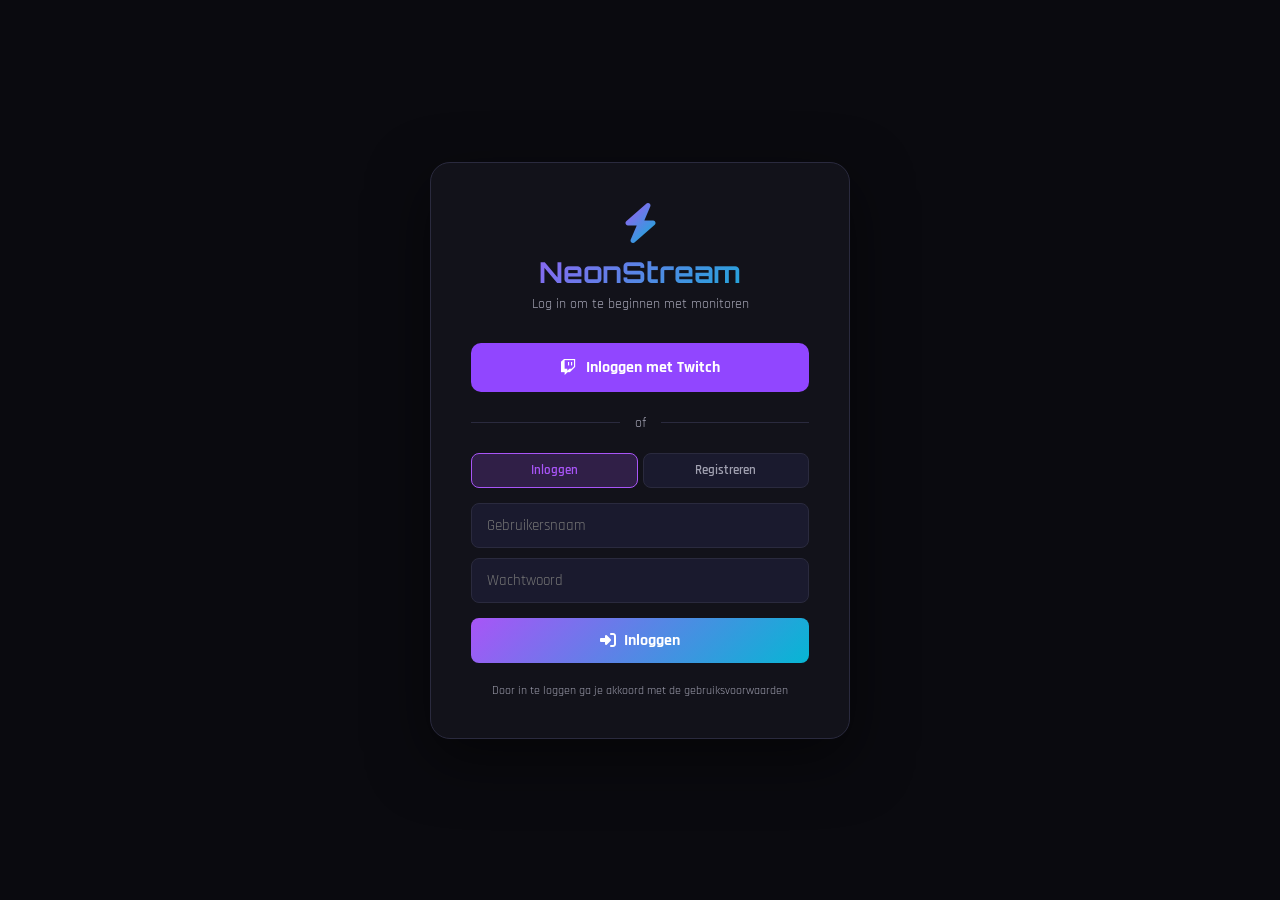
==== commit 2945ee2b: "Add login system, mini player, and Twitch chat integration - Login/register with local account or Tw" ====
--- a/index.html
+++ b/index.html
@@ -16,281 +16,329 @@
         <div class="floating-orb orb-3"></div>
     </div>
 
-    <nav class="navbar">
-        <div class="nav-brand">
-            <i class="fas fa-bolt"></i>
-            <span>NeonStream</span>
+    <!-- LOGIN SCREEN -->
+    <div class="login-screen" id="loginScreen">
+        <div class="login-card">
+            <div class="login-header">
+                <i class="fas fa-bolt"></i>
+                <h1>NeonStream</h1>
+                <p>Log in om te beginnen met monitoren</p>
+            </div>
+
+            <div class="login-options">
+                <button class="btn-login-twitch" onclick="loginWithTwitch()">
+                    <i class="fab fa-twitch"></i> Inloggen met Twitch
+                </button>
+
+                <div class="login-divider"><span>of</span></div>
+
+                <!-- Local Account -->
+                <div class="login-tabs">
+                    <button class="login-tab active" onclick="switchLoginTab('login')">Inloggen</button>
+                    <button class="login-tab" onclick="switchLoginTab('register')">Registreren</button>
+                </div>
+
+                <form class="login-form" id="loginForm" onsubmit="handleLogin(event)">
+                    <input type="text" id="loginUsername" placeholder="Gebruikersnaam" required>
+                    <input type="password" id="loginPassword" placeholder="Wachtwoord" required>
+                    <button type="submit" class="btn-login-submit">
+                        <i class="fas fa-sign-in-alt"></i> Inloggen
+                    </button>
+                </form>
+
+                <form class="login-form hidden" id="registerForm" onsubmit="handleRegister(event)">
+                    <input type="text" id="regUsername" placeholder="Gebruikersnaam" required minlength="3">
+                    <input type="email" id="regEmail" placeholder="E-mailadres" required>
+                    <input type="password" id="regPassword" placeholder="Wachtwoord" required minlength="6">
+                    <input type="password" id="regPasswordConfirm" placeholder="Bevestig wachtwoord" required>
+                    <button type="submit" class="btn-login-submit">
+                        <i class="fas fa-user-plus"></i> Account aanmaken
+                    </button>
+                </form>
+            </div>
+
+            <p class="login-footer">Door in te loggen ga je akkoord met de gebruiksvoorwaarden</p>
         </div>
-        <div class="nav-links">
-            <a href="#" class="active"><i class="fas fa-tv"></i> Stream</a>
-            <a href="#stats-section"><i class="fas fa-chart-bar"></i> Stats</a>
-            <a href="#recordings-section"><i class="fas fa-video"></i> Opnames</a>
+    </div>
+
+    <!-- MAIN APP (hidden until login) -->
+    <div class="app-wrapper hidden" id="appWrapper">
+        <!-- Floating Mini Player -->
+        <div class="mini-player hidden" id="miniPlayer">
+            <div class="mini-player-video" id="miniPlayerVideo"></div>
+            <div class="mini-player-info">
+                <span class="mini-player-channel" id="miniChannel"></span>
+                <span class="mini-player-status" id="miniStatus">LIVE</span>
+            </div>
+            <button class="mini-player-close" onclick="closeMiniPlayer()"><i class="fas fa-times"></i></button>
+            <button class="mini-player-expand" onclick="scrollToStream()"><i class="fas fa-expand"></i></button>
         </div>
-        <div class="nav-right">
-            <div class="stream-status" id="streamStatus">
-                <span class="status-dot offline"></span>
-                <span>Checking...</span>
-            </div>
+
+        <nav class="navbar">
+            <div class="nav-brand">
+                <i class="fas fa-bolt"></i>
+                <span>NeonStream</span>
+            </div>
+            <div class="nav-links">
+                <a href="#" class="active"><i class="fas fa-tv"></i> Stream</a>
+                <a href="#stats-section"><i class="fas fa-chart-bar"></i> Stats</a>
+                <a href="#recordings-section"><i class="fas fa-video"></i> Opnames</a>
+            </div>
+            <div class="nav-right">
+                <div class="stream-status" id="streamStatus">
+                    <span class="status-dot offline"></span>
+                    <span>Checking...</span>
+                </div>
+                <div class="user-menu" id="userMenu">
+                    <div class="user-avatar-small" onclick="toggleUserMenu()">
+                        <img id="userAvatarImg" src="" alt="">
+                        <i class="fas fa-user" id="userAvatarIcon"></i>
+                    </div>
+                    <div class="user-dropdown hidden" id="userDropdown">
+                        <div class="dropdown-user-info">
+                            <strong id="dropdownUsername">User</strong>
+                            <small id="dropdownType">Local Account</small>
+                        </div>
+                        <hr>
+                        <button onclick="logout()"><i class="fas fa-sign-out-alt"></i> Uitloggen</button>
+                    </div>
+                </div>
+            </div>
+        </nav>
+
+        <div class="app-layout">
+            <!-- LEFT SIDEBAR -->
+            <aside class="sidebar-left" id="sidebarLeft">
+                <div class="sidebar-toggle" onclick="toggleSidebar()">
+                    <i class="fas fa-cog"></i>
+                </div>
+
+                <div class="sidebar-content">
+                    <h3><i class="fas fa-sliders-h"></i> Instellingen</h3>
+
+                    <!-- Twitch Connection Status -->
+                    <div class="setting-group" id="twitchConnectionGroup">
+                        <label>Twitch Connectie</label>
+                        <div class="twitch-status" id="twitchConnectionStatus">
+                            <i class="fab fa-twitch"></i>
+                            <span id="twitchConnText">Niet verbonden</span>
+                        </div>
+                        <button onclick="loginWithTwitch()" class="btn-sm btn-full" id="connectTwitchBtn" style="background:#9146ff;">
+                            <i class="fab fa-twitch"></i> Verbind Twitch
+                        </button>
+                    </div>
+
+                    <!-- Channel Switch -->
+                    <div class="setting-group">
+                        <label>Kanaal</label>
+                        <div class="setting-input-row">
+                            <input type="text" id="channelInput" value="tiesgames22222" placeholder="Twitch kanaal...">
+                            <button onclick="switchChannel()" class="btn-sm"><i class="fas fa-arrow-right"></i></button>
+                        </div>
+                    </div>
+
+                    <!-- Favorites -->
+                    <div class="setting-group">
+                        <label>Favorieten</label>
+                        <div class="favorites-list" id="favoritesList"></div>
+                        <button onclick="addFavorite()" class="btn-sm btn-full"><i class="fas fa-plus"></i> Favoriet toevoegen</button>
+                    </div>
+
+                    <!-- Auto Messages -->
+                    <div class="setting-group">
+                        <label>Auto Berichten <span class="twitch-required">(Twitch vereist)</span></label>
+                        <div class="toggle-row">
+                            <span>Automatisch versturen</span>
+                            <label class="toggle-switch">
+                                <input type="checkbox" id="autoMsgToggle" onchange="toggleAutoMessages()">
+                                <span class="toggle-slider"></span>
+                            </label>
+                        </div>
+                        <div class="setting-input-row">
+                            <input type="number" id="autoMsgInterval" value="60" min="10" max="3600" placeholder="Interval (sec)">
+                            <span class="input-suffix">sec</span>
+                        </div>
+                        <div class="auto-msg-list" id="autoMsgList"></div>
+                        <div class="setting-input-row">
+                            <input type="text" id="newAutoMsg" placeholder="Nieuw auto bericht..." onkeypress="if(event.key==='Enter')addAutoMessage()">
+                            <button onclick="addAutoMessage()" class="btn-sm"><i class="fas fa-plus"></i></button>
+                        </div>
+                    </div>
+
+                    <!-- Quick Messages -->
+                    <div class="setting-group">
+                        <label>Snelle Berichten <span class="twitch-required">(Twitch vereist)</span></label>
+                        <div class="quick-msg-list" id="quickMsgList"></div>
+                        <div class="setting-input-row">
+                            <input type="text" id="newQuickMsg" placeholder="Nieuw snel bericht..." onkeypress="if(event.key==='Enter')addQuickMessage()">
+                            <button onclick="addQuickMessage()" class="btn-sm"><i class="fas fa-plus"></i></button>
+                        </div>
+                    </div>
+
+                    <!-- Settings -->
+                    <div class="setting-group">
+                        <label>Notificaties</label>
+                        <div class="toggle-row">
+                            <span>Live melding</span>
+                            <label class="toggle-switch">
+                                <input type="checkbox" id="notifyLive" checked onchange="saveSettings()">
+                                <span class="toggle-slider"></span>
+                            </label>
+                        </div>
+                        <div class="toggle-row">
+                            <span>Geluid aan</span>
+                            <label class="toggle-switch">
+                                <input type="checkbox" id="notifySound" onchange="saveSettings()">
+                                <span class="toggle-slider"></span>
+                            </label>
+                        </div>
+                        <div class="toggle-row">
+                            <span>Mini player</span>
+                            <label class="toggle-switch">
+                                <input type="checkbox" id="miniPlayerEnabled" checked onchange="saveSettings()">
+                                <span class="toggle-slider"></span>
+                            </label>
+                        </div>
+                    </div>
+
+                    <!-- Theme -->
+                    <div class="setting-group">
+                        <label>Thema Kleur</label>
+                        <div class="color-options">
+                            <button class="color-btn active" data-color="purple" onclick="setTheme('purple')" style="background:#a855f7;"></button>
+                            <button class="color-btn" data-color="blue" onclick="setTheme('blue')" style="background:#06b6d4;"></button>
+                            <button class="color-btn" data-color="pink" onclick="setTheme('pink')" style="background:#ec4899;"></button>
+                            <button class="color-btn" data-color="green" onclick="setTheme('green')" style="background:#10b981;"></button>
+                            <button class="color-btn" data-color="orange" onclick="setTheme('orange')" style="background:#f97316;"></button>
+                        </div>
+                    </div>
+
+                    <!-- Data -->
+                    <div class="setting-group">
+                        <label>Data</label>
+                        <button onclick="exportData()" class="btn-sm btn-full"><i class="fas fa-download"></i> Exporteer Data</button>
+                        <button onclick="clearAllData()" class="btn-sm btn-full btn-danger"><i class="fas fa-trash"></i> Wis Alle Data</button>
+                    </div>
+                </div>
+            </aside>
+
+            <!-- MAIN CONTENT -->
+            <main class="main-content">
+                <!-- Live Banner -->
+                <div class="live-banner" id="liveBanner">
+                    <div class="live-banner-content">
+                        <span class="live-pulse"></span>
+                        <span class="live-text" id="liveBannerText">Checking stream status...</span>
+                    </div>
+                    <span class="live-viewers" id="liveBannerViewers"></span>
+                </div>
+
+                <!-- Stream + Chat -->
+                <div class="stream-section" id="streamSection">
+                    <div class="stream-container" id="streamContainer">
+                        <div class="video-wrapper" id="videoWrapper">
+                            <div id="twitch-embed"></div>
+                            <div class="recording-indicator" id="recordingIndicator">
+                                <i class="fas fa-circle"></i> REC
+                            </div>
+                        </div>
+                        <div class="stream-actions">
+                            <div class="action-group">
+                                <button class="action-btn" onclick="toggleRecording()">
+                                    <i class="fas fa-circle" id="recIcon"></i> <span id="recText">Opname</span>
+                                </button>
+                                <button class="action-btn" onclick="toggleFullscreen()">
+                                    <i class="fas fa-expand"></i> Fullscreen
+                                </button>
+                                <a href="#" id="twitchLink" target="_blank" class="action-btn">
+                                    <i class="fab fa-twitch"></i> Twitch
+                                </a>
+                            </div>
+                            <div class="stream-uptime">
+                                <i class="fas fa-clock"></i> <span id="streamUptime">--:--:--</span>
+                            </div>
+                        </div>
+                    </div>
+
+                    <!-- Right Panel -->
+                    <div class="right-panel">
+                        <div class="panel-tabs">
+                            <button class="panel-tab active" onclick="switchPanel('chat', this)">
+                                <i class="fas fa-comments"></i> Chat
+                            </button>
+                            <button class="panel-tab" onclick="switchPanel('viewers', this)">
+                                <i class="fas fa-users"></i> Kijkers <span class="viewer-badge-count" id="viewerBadge">0</span>
+                            </button>
+                            <button class="panel-tab" onclick="switchPanel('quick', this)">
+                                <i class="fas fa-paper-plane"></i> Snel
+                            </button>
+                        </div>
+
+                        <div class="panel-content" id="panelChat">
+                            <div id="twitch-chat"></div>
+                        </div>
+
+                        <div class="panel-content hidden" id="panelViewers">
+                            <div class="viewers-header">
+                                <h4><i class="fas fa-users"></i> Live Kijkers</h4>
+                                <span class="viewer-total" id="viewerTotal">0</span>
+                            </div>
+                            <div class="viewers-list" id="viewersList">
+                                <div class="viewers-loading"><i class="fas fa-spinner fa-spin"></i> Kijkers laden...</div>
+                            </div>
+                        </div>
+
+                        <div class="panel-content hidden" id="panelQuick">
+                            <div class="quick-panel-header">
+                                <h4><i class="fas fa-paper-plane"></i> Snelle Berichten</h4>
+                                <p>Klik om te versturen in Twitch chat</p>
+                            </div>
+                            <div class="quick-send-list" id="quickSendList">
+                                <p class="empty-state">Voeg berichten toe in Instellingen.</p>
+                            </div>
+                            <div class="quick-custom">
+                                <input type="text" id="quickCustomMsg" placeholder="Typ een bericht..." onkeypress="if(event.key==='Enter')sendQuickCustom()">
+                                <button onclick="sendQuickCustom()"><i class="fas fa-paper-plane"></i></button>
+                            </div>
+                        </div>
+                    </div>
+                </div>
+
+                <!-- Stats -->
+                <section class="stats-section" id="stats-section">
+                    <div class="stat-card"><div class="stat-icon"><i class="fas fa-eye"></i></div><div class="stat-info"><h4>Kijkers Nu</h4><span class="stat-value" id="statViewers">0</span></div></div>
+                    <div class="stat-card"><div class="stat-icon"><i class="fas fa-chart-line"></i></div><div class="stat-info"><h4>Piek Kijkers</h4><span class="stat-value" id="statPeakViewers">0</span></div></div>
+                    <div class="stat-card"><div class="stat-icon"><i class="fas fa-clock"></i></div><div class="stat-info"><h4>Uptime</h4><span class="stat-value" id="statUptime">-</span></div></div>
+                    <div class="stat-card"><div class="stat-icon"><i class="fas fa-video"></i></div><div class="stat-info"><h4>Opnames</h4><span class="stat-value" id="statRecordings">0</span></div></div>
+                    <div class="stat-card"><div class="stat-icon"><i class="fas fa-paper-plane"></i></div><div class="stat-info"><h4>Berichten</h4><span class="stat-value" id="statMessages">0</span></div></div>
+                    <div class="stat-card"><div class="stat-icon"><i class="fas fa-history"></i></div><div class="stat-info"><h4>Sessies</h4><span class="stat-value" id="statSessions">0</span></div></div>
+                </section>
+
+                <!-- Graph -->
+                <section class="graph-section">
+                    <div class="graph-card">
+                        <h3><i class="fas fa-chart-area"></i> Kijkers Over Tijd</h3>
+                        <canvas id="viewerChart" height="180"></canvas>
+                    </div>
+                </section>
+
+                <!-- Recordings -->
+                <section class="recordings-section" id="recordings-section">
+                    <h2><i class="fas fa-film"></i> Opnames</h2>
+                    <div class="recordings-grid" id="recordingsGrid">
+                        <div class="no-recordings"><i class="fas fa-video-slash"></i><p>Nog geen opnames.</p></div>
+                    </div>
+                </section>
+
+                <!-- Message Log -->
+                <section class="message-log-section">
+                    <h2><i class="fas fa-history"></i> Berichten Log</h2>
+                    <div class="message-log" id="messageLog">
+                        <p class="empty-state">Verstuurde berichten verschijnen hier.</p>
+                    </div>
+                </section>
+            </main>
         </div>
-    </nav>
-
-    <div class="app-layout">
-        <!-- LEFT SIDEBAR - Settings Panel -->
-        <aside class="sidebar-left" id="sidebarLeft">
-            <div class="sidebar-toggle" onclick="toggleSidebar()">
-                <i class="fas fa-cog"></i>
-            </div>
-
-            <div class="sidebar-content">
-                <h3><i class="fas fa-sliders-h"></i> Instellingen</h3>
-
-                <!-- Channel Switch -->
-                <div class="setting-group">
-                    <label>Kanaal</label>
-                    <div class="setting-input-row">
-                        <input type="text" id="channelInput" value="tiesgames22222" placeholder="Twitch kanaal...">
-                        <button onclick="switchChannel()" class="btn-sm"><i class="fas fa-arrow-right"></i></button>
-                    </div>
-                </div>
-
-                <!-- Favorites -->
-                <div class="setting-group">
-                    <label>Favorieten</label>
-                    <div class="favorites-list" id="favoritesList"></div>
-                    <button onclick="addFavorite()" class="btn-sm btn-full"><i class="fas fa-plus"></i> Favoriet toevoegen</button>
-                </div>
-
-                <!-- Auto Messages -->
-                <div class="setting-group">
-                    <label>Auto Berichten</label>
-                    <div class="toggle-row">
-                        <span>Automatisch versturen</span>
-                        <label class="toggle-switch">
-                            <input type="checkbox" id="autoMsgToggle" onchange="toggleAutoMessages()">
-                            <span class="toggle-slider"></span>
-                        </label>
-                    </div>
-                    <div class="setting-input-row">
-                        <input type="number" id="autoMsgInterval" value="60" min="10" max="3600" placeholder="Interval (sec)">
-                        <span class="input-suffix">sec</span>
-                    </div>
-                    <div class="auto-msg-list" id="autoMsgList"></div>
-                    <div class="setting-input-row">
-                        <input type="text" id="newAutoMsg" placeholder="Nieuw auto bericht...">
-                        <button onclick="addAutoMessage()" class="btn-sm"><i class="fas fa-plus"></i></button>
-                    </div>
-                </div>
-
-                <!-- Quick Messages -->
-                <div class="setting-group">
-                    <label>Snelle Berichten</label>
-                    <div class="quick-msg-list" id="quickMsgList"></div>
-                    <div class="setting-input-row">
-                        <input type="text" id="newQuickMsg" placeholder="Nieuw snel bericht...">
-                        <button onclick="addQuickMessage()" class="btn-sm"><i class="fas fa-plus"></i></button>
-                    </div>
-                </div>
-
-                <!-- Notifications Settings -->
-                <div class="setting-group">
-                    <label>Notificaties</label>
-                    <div class="toggle-row">
-                        <span>Live melding</span>
-                        <label class="toggle-switch">
-                            <input type="checkbox" id="notifyLive" checked onchange="saveSettings()">
-                            <span class="toggle-slider"></span>
-                        </label>
-                    </div>
-                    <div class="toggle-row">
-                        <span>Geluid aan</span>
-                        <label class="toggle-switch">
-                            <input type="checkbox" id="notifySound" onchange="saveSettings()">
-                            <span class="toggle-slider"></span>
-                        </label>
-                    </div>
-                </div>
-
-                <!-- Theme -->
-                <div class="setting-group">
-                    <label>Thema Kleur</label>
-                    <div class="color-options">
-                        <button class="color-btn active" data-color="purple" onclick="setTheme('purple')" style="background:#a855f7;"></button>
-                        <button class="color-btn" data-color="blue" onclick="setTheme('blue')" style="background:#06b6d4;"></button>
-                        <button class="color-btn" data-color="pink" onclick="setTheme('pink')" style="background:#ec4899;"></button>
-                        <button class="color-btn" data-color="green" onclick="setTheme('green')" style="background:#10b981;"></button>
-                        <button class="color-btn" data-color="orange" onclick="setTheme('orange')" style="background:#f97316;"></button>
-                    </div>
-                </div>
-
-                <!-- Data -->
-                <div class="setting-group">
-                    <label>Data</label>
-                    <button onclick="exportData()" class="btn-sm btn-full"><i class="fas fa-download"></i> Exporteer Data</button>
-                    <button onclick="clearAllData()" class="btn-sm btn-full btn-danger"><i class="fas fa-trash"></i> Wis Alle Data</button>
-                </div>
-            </div>
-        </aside>
-
-        <!-- MAIN CONTENT -->
-        <main class="main-content">
-            <!-- Live Status Banner -->
-            <div class="live-banner" id="liveBanner">
-                <div class="live-banner-content">
-                    <span class="live-pulse"></span>
-                    <span class="live-text" id="liveBannerText">Checking stream status...</span>
-                </div>
-                <span class="live-viewers" id="liveBannerViewers"></span>
-            </div>
-
-            <!-- Stream + Chat + Viewers -->
-            <div class="stream-section">
-                <div class="stream-container">
-                    <div class="video-wrapper">
-                        <div id="twitch-embed"></div>
-                        <div class="recording-indicator" id="recordingIndicator">
-                            <i class="fas fa-circle"></i> REC
-                        </div>
-                    </div>
-                    <div class="stream-actions">
-                        <div class="action-group">
-                            <button class="action-btn" onclick="toggleRecording()">
-                                <i class="fas fa-circle" id="recIcon"></i> <span id="recText">Opname</span>
-                            </button>
-                            <button class="action-btn" onclick="toggleFullscreen()">
-                                <i class="fas fa-expand"></i> Fullscreen
-                            </button>
-                            <a href="#" id="twitchLink" target="_blank" class="action-btn">
-                                <i class="fab fa-twitch"></i> Twitch
-                            </a>
-                        </div>
-                        <div class="stream-uptime">
-                            <i class="fas fa-clock"></i> <span id="streamUptime">--:--:--</span>
-                        </div>
-                    </div>
-                </div>
-
-                <!-- Right Panel: Chat + Viewers -->
-                <div class="right-panel">
-                    <div class="panel-tabs">
-                        <button class="panel-tab active" onclick="switchPanel('chat')">
-                            <i class="fas fa-comments"></i> Chat
-                        </button>
-                        <button class="panel-tab" onclick="switchPanel('viewers')">
-                            <i class="fas fa-users"></i> Kijkers <span class="viewer-badge-count" id="viewerBadge">0</span>
-                        </button>
-                        <button class="panel-tab" onclick="switchPanel('quick')">
-                            <i class="fas fa-paper-plane"></i> Snel
-                        </button>
-                    </div>
-
-                    <!-- Chat Panel -->
-                    <div class="panel-content" id="panelChat">
-                        <div id="twitch-chat"></div>
-                    </div>
-
-                    <!-- Viewers Panel -->
-                    <div class="panel-content hidden" id="panelViewers">
-                        <div class="viewers-header">
-                            <h4><i class="fas fa-users"></i> Live Kijkers</h4>
-                            <span class="viewer-total" id="viewerTotal">0</span>
-                        </div>
-                        <div class="viewers-list" id="viewersList">
-                            <div class="viewers-loading">
-                                <i class="fas fa-spinner fa-spin"></i> Kijkers laden...
-                            </div>
-                        </div>
-                    </div>
-
-                    <!-- Quick Messages Panel -->
-                    <div class="panel-content hidden" id="panelQuick">
-                        <div class="quick-panel-header">
-                            <h4><i class="fas fa-paper-plane"></i> Snelle Berichten</h4>
-                            <p>Klik om direct te versturen</p>
-                        </div>
-                        <div class="quick-send-list" id="quickSendList">
-                            <p class="empty-state">Nog geen snelle berichten. Voeg ze toe in Instellingen.</p>
-                        </div>
-                        <div class="quick-custom">
-                            <input type="text" id="quickCustomMsg" placeholder="Typ een bericht..." onkeypress="if(event.key==='Enter')sendQuickCustom()">
-                            <button onclick="sendQuickCustom()"><i class="fas fa-paper-plane"></i></button>
-                        </div>
-                    </div>
-                </div>
-            </div>
-
-            <!-- Stats Section -->
-            <section class="stats-section" id="stats-section">
-                <div class="stat-card">
-                    <div class="stat-icon"><i class="fas fa-eye"></i></div>
-                    <div class="stat-info">
-                        <h4>Kijkers Nu</h4>
-                        <span class="stat-value" id="statViewers">0</span>
-                    </div>
-                </div>
-                <div class="stat-card">
-                    <div class="stat-icon"><i class="fas fa-chart-line"></i></div>
-                    <div class="stat-info">
-                        <h4>Piek Kijkers</h4>
-                        <span class="stat-value" id="statPeakViewers">0</span>
-                    </div>
-                </div>
-                <div class="stat-card">
-                    <div class="stat-icon"><i class="fas fa-clock"></i></div>
-                    <div class="stat-info">
-                        <h4>Uptime</h4>
-                        <span class="stat-value" id="statUptime">-</span>
-                    </div>
-                </div>
-                <div class="stat-card">
-                    <div class="stat-icon"><i class="fas fa-video"></i></div>
-                    <div class="stat-info">
-                        <h4>Opnames</h4>
-                        <span class="stat-value" id="statRecordings">0</span>
-                    </div>
-                </div>
-                <div class="stat-card">
-                    <div class="stat-icon"><i class="fas fa-paper-plane"></i></div>
-                    <div class="stat-info">
-                        <h4>Berichten Verstuurd</h4>
-                        <span class="stat-value" id="statMessages">0</span>
-                    </div>
-                </div>
-                <div class="stat-card">
-                    <div class="stat-icon"><i class="fas fa-history"></i></div>
-                    <div class="stat-info">
-                        <h4>Sessies</h4>
-                        <span class="stat-value" id="statSessions">0</span>
-                    </div>
-                </div>
-            </section>
-
-            <!-- Viewer Graph -->
-            <section class="graph-section">
-                <div class="graph-card">
-                    <h3><i class="fas fa-chart-area"></i> Kijkers Over Tijd</h3>
-                    <canvas id="viewerChart" height="180"></canvas>
-                </div>
-            </section>
-
-            <!-- Recordings -->
-            <section class="recordings-section" id="recordings-section">
-                <h2><i class="fas fa-film"></i> Opnames</h2>
-                <div class="recordings-grid" id="recordingsGrid">
-                    <div class="no-recordings">
-                        <i class="fas fa-video-slash"></i>
-                        <p>Nog geen opnames.</p>
-                    </div>
-                </div>
-            </section>
-
-            <!-- Message Log -->
-            <section class="message-log-section">
-                <h2><i class="fas fa-history"></i> Berichten Log</h2>
-                <div class="message-log" id="messageLog">
-                    <p class="empty-state">Verstuurde berichten verschijnen hier.</p>
-                </div>
-            </section>
-        </main>
     </div>
 
     <div class="notification-container" id="notifications"></div>
--- a/style.css
+++ b/style.css
@@ -229,6 +229,360 @@
 ::-webkit-scrollbar-thumb:hover { background: var(--accent); }
 .hidden { display: none !important; }
 
+/* ==================== LOGIN SCREEN ==================== */
+.login-screen {
+    position: fixed;
+    inset: 0;
+    z-index: 1000;
+    display: flex;
+    align-items: center;
+    justify-content: center;
+    background: var(--dark-bg);
+    padding: 20px;
+}
+
+.login-card {
+    background: var(--dark-card);
+    border: 1px solid var(--dark-border);
+    border-radius: 20px;
+    padding: 40px;
+    width: 100%;
+    max-width: 420px;
+    box-shadow: 0 20px 60px rgba(0,0,0,0.5);
+}
+
+.login-header {
+    text-align: center;
+    margin-bottom: 30px;
+}
+
+.login-header i {
+    font-size: 2.5rem;
+    background: var(--gradient-1);
+    -webkit-background-clip: text;
+    -webkit-text-fill-color: transparent;
+}
+
+.login-header h1 {
+    font-family: 'Orbitron', sans-serif;
+    font-size: 1.8rem;
+    margin: 10px 0 5px;
+    background: var(--gradient-1);
+    -webkit-background-clip: text;
+    -webkit-text-fill-color: transparent;
+}
+
+.login-header p {
+    color: var(--text-secondary);
+    font-size: 0.9rem;
+}
+
+.btn-login-twitch {
+    width: 100%;
+    padding: 14px;
+    background: #9146ff;
+    color: white;
+    border: none;
+    border-radius: 10px;
+    font-family: 'Rajdhani', sans-serif;
+    font-size: 1rem;
+    font-weight: 700;
+    cursor: pointer;
+    display: flex;
+    align-items: center;
+    justify-content: center;
+    gap: 10px;
+    transition: all 0.3s;
+}
+
+.btn-login-twitch:hover {
+    background: #7c2dff;
+    transform: translateY(-2px);
+    box-shadow: 0 5px 20px rgba(145,70,255,0.4);
+}
+
+.login-divider {
+    text-align: center;
+    margin: 20px 0;
+    position: relative;
+}
+
+.login-divider::before {
+    content: '';
+    position: absolute;
+    top: 50%;
+    left: 0;
+    right: 0;
+    height: 1px;
+    background: var(--dark-border);
+}
+
+.login-divider span {
+    background: var(--dark-card);
+    padding: 0 15px;
+    color: var(--text-secondary);
+    position: relative;
+    font-size: 0.85rem;
+}
+
+.login-tabs {
+    display: flex;
+    gap: 5px;
+    margin-bottom: 15px;
+}
+
+.login-tab {
+    flex: 1;
+    padding: 8px;
+    background: var(--dark-surface);
+    border: 1px solid var(--dark-border);
+    border-radius: 8px;
+    color: var(--text-secondary);
+    font-family: 'Rajdhani', sans-serif;
+    font-weight: 600;
+    cursor: pointer;
+    transition: all 0.3s;
+}
+
+.login-tab.active {
+    background: rgba(168,85,247,0.2);
+    border-color: var(--accent);
+    color: var(--accent);
+}
+
+.login-form {
+    display: flex;
+    flex-direction: column;
+    gap: 10px;
+}
+
+.login-form input {
+    padding: 12px 15px;
+    background: var(--dark-surface);
+    border: 1px solid var(--dark-border);
+    border-radius: 8px;
+    color: var(--text-primary);
+    font-family: 'Rajdhani', sans-serif;
+    font-size: 0.95rem;
+    outline: none;
+    transition: border-color 0.3s;
+}
+
+.login-form input:focus {
+    border-color: var(--accent);
+}
+
+.btn-login-submit {
+    padding: 12px;
+    background: var(--gradient-1);
+    color: white;
+    border: none;
+    border-radius: 8px;
+    font-family: 'Rajdhani', sans-serif;
+    font-size: 1rem;
+    font-weight: 700;
+    cursor: pointer;
+    display: flex;
+    align-items: center;
+    justify-content: center;
+    gap: 8px;
+    transition: all 0.3s;
+    margin-top: 5px;
+}
+
+.btn-login-submit:hover {
+    transform: translateY(-2px);
+    box-shadow: var(--glow);
+}
+
+.login-footer {
+    text-align: center;
+    margin-top: 20px;
+    font-size: 0.75rem;
+    color: var(--text-secondary);
+}
+
+/* ==================== MINI PLAYER ==================== */
+.mini-player {
+    position: fixed;
+    bottom: 20px;
+    right: 20px;
+    width: 320px;
+    height: 200px;
+    background: var(--dark-card);
+    border: 1px solid var(--dark-border);
+    border-radius: 12px;
+    overflow: hidden;
+    z-index: 999;
+    box-shadow: 0 10px 40px rgba(0,0,0,0.6);
+    transition: all 0.3s ease;
+}
+
+.mini-player:hover {
+    box-shadow: 0 10px 50px rgba(168,85,247,0.3);
+    border-color: var(--accent);
+}
+
+.mini-player-video {
+    width: 100%;
+    height: 150px;
+}
+
+.mini-player-video iframe {
+    width: 100%;
+    height: 100%;
+    border: none;
+}
+
+.mini-player-info {
+    display: flex;
+    align-items: center;
+    justify-content: space-between;
+    padding: 6px 12px;
+}
+
+.mini-player-channel {
+    font-weight: 700;
+    font-size: 0.85rem;
+}
+
+.mini-player-status {
+    background: #ef4444;
+    color: white;
+    padding: 2px 8px;
+    border-radius: 4px;
+    font-size: 0.7rem;
+    font-weight: 700;
+    animation: pulse 1.5s infinite;
+}
+
+.mini-player-close, .mini-player-expand {
+    position: absolute;
+    top: 8px;
+    background: rgba(0,0,0,0.7);
+    border: none;
+    color: white;
+    width: 28px;
+    height: 28px;
+    border-radius: 50%;
+    cursor: pointer;
+    display: flex;
+    align-items: center;
+    justify-content: center;
+    font-size: 0.75rem;
+    opacity: 0;
+    transition: opacity 0.3s;
+}
+
+.mini-player:hover .mini-player-close,
+.mini-player:hover .mini-player-expand {
+    opacity: 1;
+}
+
+.mini-player-close { right: 8px; }
+.mini-player-expand { right: 42px; }
+
+/* ==================== USER MENU ==================== */
+.user-menu {
+    position: relative;
+}
+
+.user-avatar-small {
+    width: 35px;
+    height: 35px;
+    border-radius: 50%;
+    background: var(--gradient-1);
+    display: flex;
+    align-items: center;
+    justify-content: center;
+    cursor: pointer;
+    overflow: hidden;
+    transition: all 0.3s;
+}
+
+.user-avatar-small:hover {
+    box-shadow: var(--glow);
+}
+
+.user-avatar-small img {
+    width: 100%;
+    height: 100%;
+    object-fit: cover;
+    display: none;
+}
+
+.user-dropdown {
+    position: absolute;
+    top: 45px;
+    right: 0;
+    background: var(--dark-card);
+    border: 1px solid var(--dark-border);
+    border-radius: 10px;
+    padding: 12px;
+    min-width: 180px;
+    box-shadow: 0 10px 30px rgba(0,0,0,0.5);
+    z-index: 200;
+}
+
+.dropdown-user-info {
+    padding: 5px 0 10px;
+}
+
+.dropdown-user-info strong {
+    display: block;
+    font-size: 0.9rem;
+}
+
+.dropdown-user-info small {
+    color: var(--text-secondary);
+    font-size: 0.75rem;
+}
+
+.user-dropdown hr {
+    border: none;
+    border-top: 1px solid var(--dark-border);
+    margin: 8px 0;
+}
+
+.user-dropdown button {
+    width: 100%;
+    padding: 8px 10px;
+    background: none;
+    border: none;
+    color: var(--text-secondary);
+    font-family: 'Rajdhani', sans-serif;
+    font-size: 0.85rem;
+    cursor: pointer;
+    border-radius: 6px;
+    display: flex;
+    align-items: center;
+    gap: 8px;
+    transition: all 0.3s;
+}
+
+.user-dropdown button:hover {
+    background: rgba(239,68,68,0.1);
+    color: #ef4444;
+}
+
+/* Twitch connection */
+.twitch-status {
+    display: flex;
+    align-items: center;
+    gap: 8px;
+    padding: 8px;
+    background: var(--dark-surface);
+    border-radius: 6px;
+    margin-bottom: 8px;
+    font-size: 0.8rem;
+}
+
+.twitch-required {
+    font-size: 0.65rem;
+    color: var(--neon-orange);
+    font-weight: 400;
+}
+
 /* Responsive */
 @media (max-width: 1200px) {
     .sidebar-left { width: 260px; }
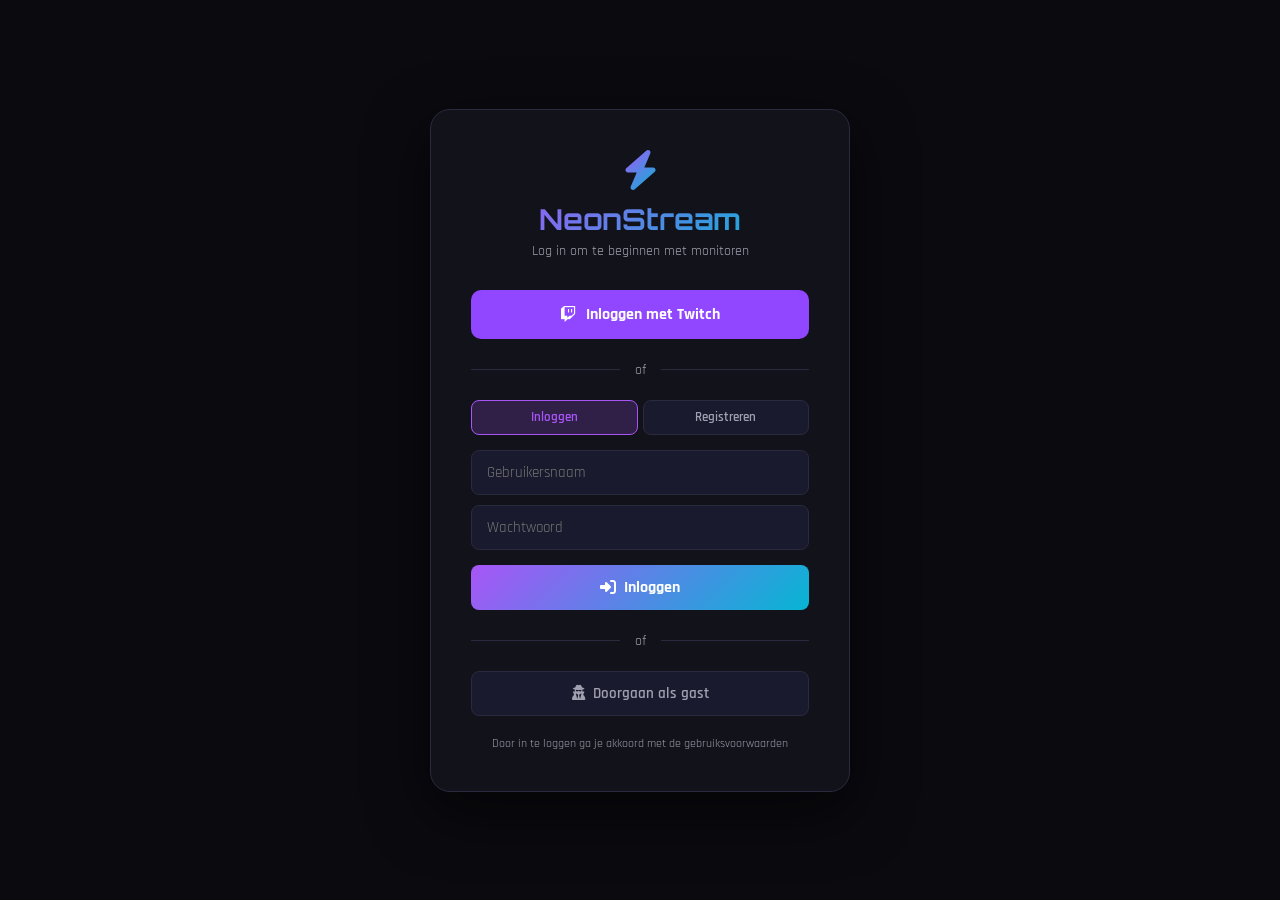
==== commit 81df6c94: "Fix login: wait for DOM, add guest mode, fix event handling - Wrap checkAuth in DOMContentLoaded so " ====
--- a/index.html
+++ b/index.html
@@ -57,6 +57,11 @@
                 </form>
             </div>
 
+            <div class="login-divider"><span>of</span></div>
+            <button class="btn-login-guest" onclick="skipLogin()">
+                <i class="fas fa-user-secret"></i> Doorgaan als gast
+            </button>
+
             <p class="login-footer">Door in te loggen ga je akkoord met de gebruiksvoorwaarden</p>
         </div>
     </div>
--- a/style.css
+++ b/style.css
@@ -395,6 +395,29 @@
     box-shadow: var(--glow);
 }
 
+.btn-login-guest {
+    width: 100%;
+    padding: 12px;
+    background: var(--dark-surface);
+    color: var(--text-secondary);
+    border: 1px solid var(--dark-border);
+    border-radius: 8px;
+    font-family: 'Rajdhani', sans-serif;
+    font-size: 0.95rem;
+    font-weight: 600;
+    cursor: pointer;
+    display: flex;
+    align-items: center;
+    justify-content: center;
+    gap: 8px;
+    transition: all 0.3s;
+}
+
+.btn-login-guest:hover {
+    border-color: var(--accent);
+    color: var(--text-primary);
+}
+
 .login-footer {
     text-align: center;
     margin-top: 20px;
